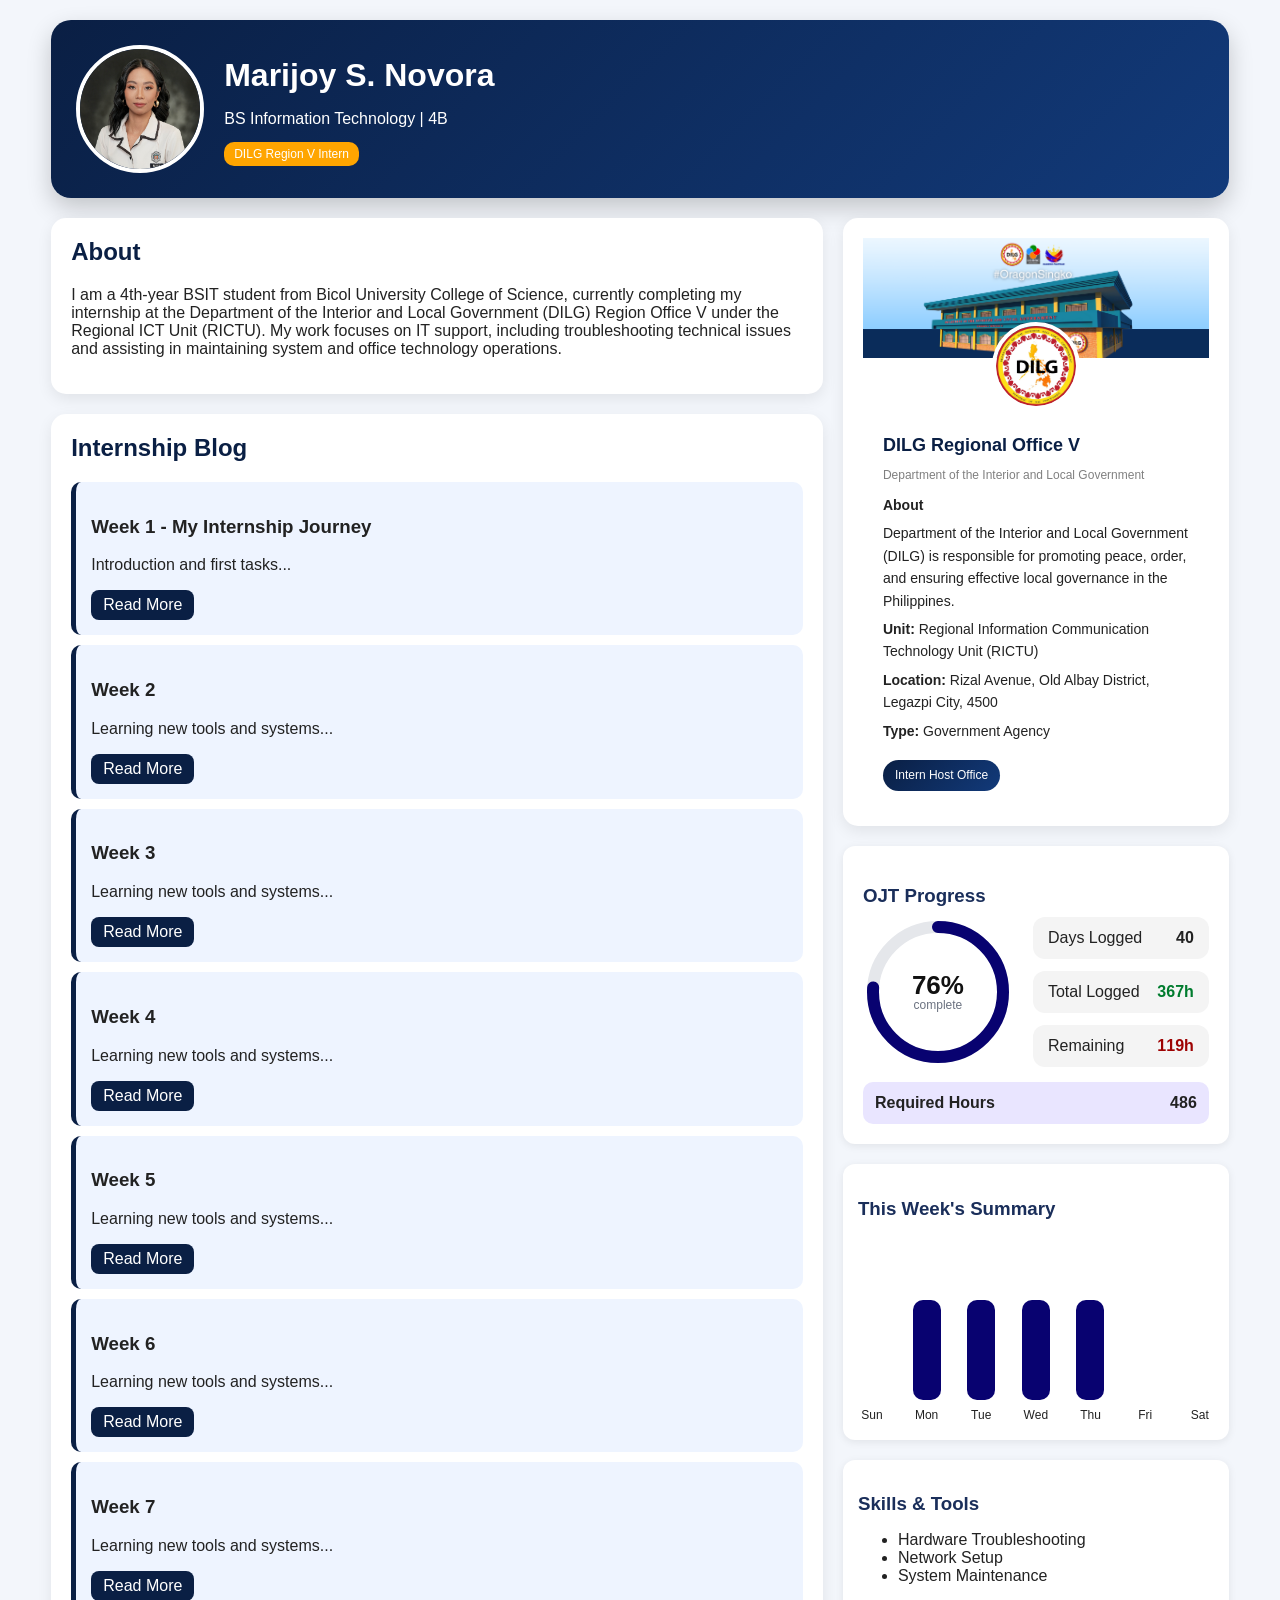
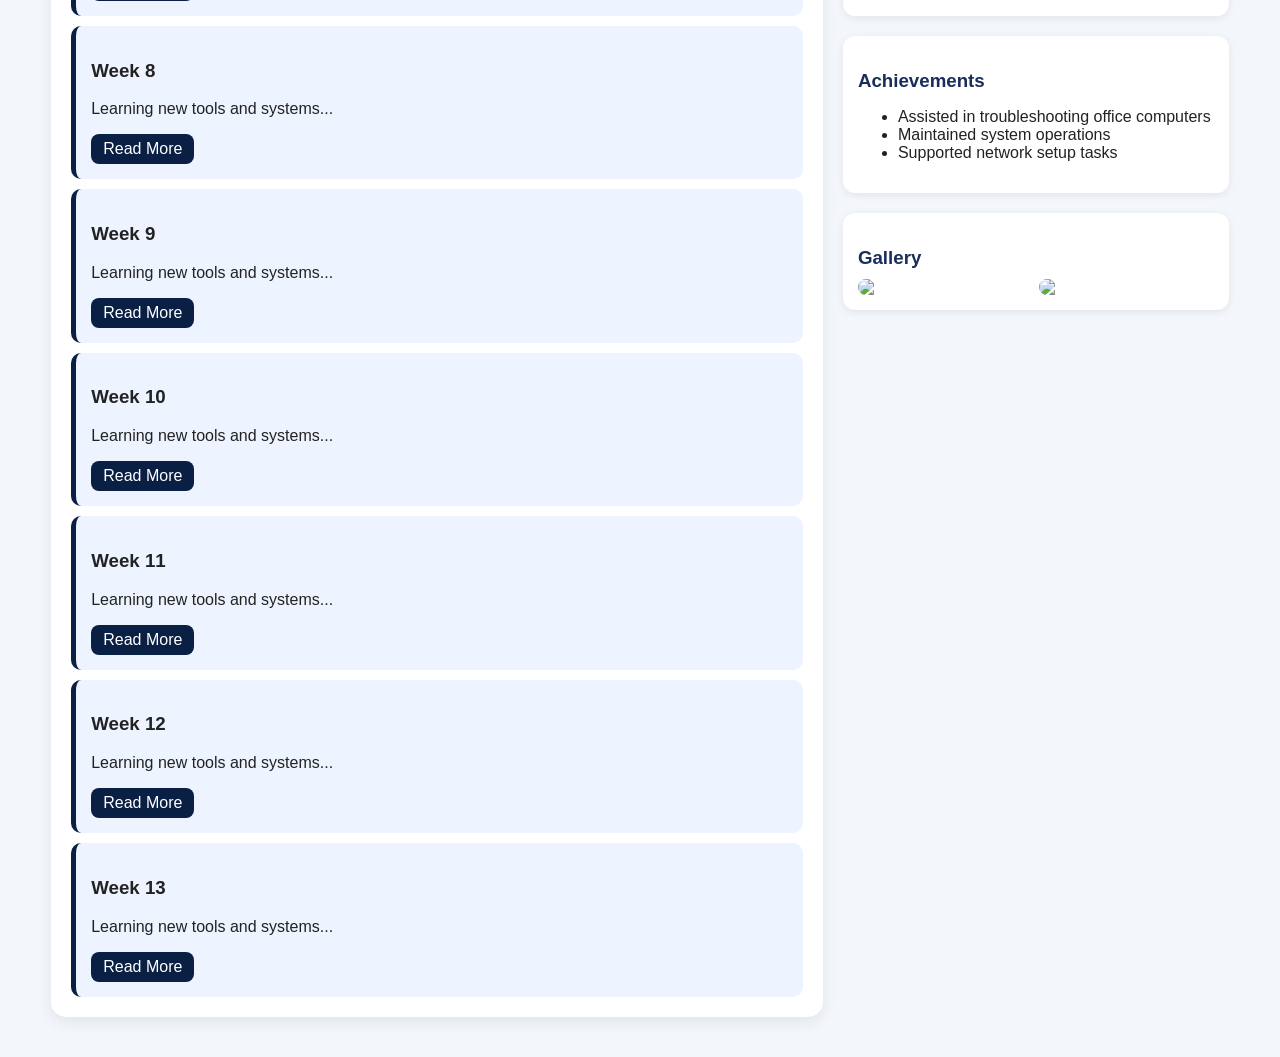
==== index.html @ 720a0978 "right side skills and tools" ====
<!DOCTYPE html> 
<html> 
    <head> 
        <title>My Internship Blog</title> 
        <link rel="stylesheet" href="style.css"> </head> 

        <body>
            <div class="container">
            
                <!-- TOP PROFILE SECTION -->
                <div class="top-card">
                    <img src="images/profile.jpg" class="profile-img">
            
                    <div class="profile-info">
                        <h1>Marijoy S. Novora</h1>
                        <p>BS Information Technology | 4B</p>
                        <span class="badge"> DILG Region V Intern</span>
                    </div>
                </div>
            
                <!-- MAIN GRID -->
                <div class="grid">
            
                    <!-- LEFT CONTENT -->
                    <div class="main">
            
                        <div class="card">
                            <h2>About</h2>
                            <p>
                                I am a 4th-year BSIT student from Bicol University College of Science, currently completing my internship at the Department of the Interior and Local Government (DILG) Region Office V under the Regional ICT Unit (RICTU). My work focuses on IT support, including troubleshooting technical issues and assisting in maintaining system and office technology operations.
                            </p>
                        </div>
            
                        <div class="card">
                            <h2>Internship Blog</h2>
            
                            <div class="blog">
                                <h3>Week 1 - My Internship Journey</h3>
                                <p>Introduction and first tasks...</p>
                                <a href="#">Read More</a>
                            </div>
            
                            <div class="blog">
                                <h3>Week 2</h3>
                                <p>Learning new tools and systems...</p>
                                <a href="#">Read More</a>
                            </div>

                            <div class="blog">
                                <h3>Week 3</h3>
                                <p>Learning new tools and systems...</p>
                                <a href="#">Read More</a>
                            </div>

                            <div class="blog">
                                <h3>Week 4</h3>
                                <p>Learning new tools and systems...</p>
                                <a href="#">Read More</a>
                            </div>
            
                            <div class="blog">
                                <h3>Week 5</h3>
                                <p>Learning new tools and systems...</p>
                                <a href="#">Read More</a>
                            </div>

                            <div class="blog">
                                <h3>Week 6</h3>
                                <p>Learning new tools and systems...</p>
                                <a href="#">Read More</a>
                            </div>

                            <div class="blog">
                                <h3>Week 7</h3>
                                <p>Learning new tools and systems...</p>
                                <a href="#">Read More</a>
                            </div>

                            <div class="blog">
                                <h3>Week 8</h3>
                                <p>Learning new tools and systems...</p>
                                <a href="#">Read More</a>
                            </div>

                            <div class="blog">
                                <h3>Week 9</h3>
                                <p>Learning new tools and systems...</p>
                                <a href="#">Read More</a>
                            </div>

                            <div class="blog">
                                <h3>Week 10</h3>
                                <p>Learning new tools and systems...</p>
                                <a href="#">Read More</a>
                            </div>

                            <div class="blog">
                                <h3>Week 11</h3>
                                <p>Learning new tools and systems...</p>
                                <a href="#">Read More</a>
                            </div>

                            <div class="blog">
                                <h3>Week 12</h3>
                                <p>Learning new tools and systems...</p>
                                <a href="#">Read More</a>
                            </div>

                            <div class="blog">
                                <h3>Week 13</h3>
                                <p>Learning new tools and systems...</p>
                                <a href="#">Read More</a>
                            </div>

                        </div>
            
                    </div>
            
            <!-- RIGHT SIDEBAR -->
                <div class="side">

                    <div class="card fb-office">

                        <!-- COVER PHOTO -->
                        <div class="cover-photo">
                            <img src="images/dilgcover.png" alt="Office Cover">
                        </div>

                        <!-- PROFILE PIC -->
                        <div class="dilg-profile-pic">
                            <img src="images/dilglogo.png" alt="DILG Logo">
                        </div>

                        <!-- INFO -->
                        <div class="dilg-info">
                            <h2>DILG Regional Office V</h2>
                            <p class="subtitle">Department of the Interior and Local Government</p>
                            <div class="dilg-details">
                                <div class="about-section">
                                    <p><strong>About</strong> 
                                        <p>Department of the Interior and Local Government (DILG) is responsible for promoting peace, order, and ensuring effective local governance in the Philippines.</p> 
                                <p><strong>Unit:</strong> Regional Information Communication Technology Unit (RICTU)</p>
                                <p><strong>Location:</strong> Rizal Avenue, Old Albay District, Legazpi City, 4500</p>
                                <p><strong>Type:</strong> Government Agency</p>
                            </div>

                            <span class="dilg-badge">Intern Host Office</span>
                        </div>

                    </div>

                </div> 

                <!-- RIGHT SIDE EXTRA CONTENT -->
                    <div class="side-card progress-card">

                        <h3>OJT Progress</h3>
                    
                        <div class="progress-content">
                    
                            <!-- DONUT -->
                            <div class="progress-circle">

                                <div class="circle-wrapper">
                            
                                    <svg width="150" height="150">
                                        <circle cx="75" cy="75" r="65" class="bg"></circle>
                                        <circle cx="75" cy="75" r="65" class="progress" id="progressCircle"></circle>
                                    </svg>
                            
                                    <div class="circle-text">
                                        <span id="percent">0%</span>
                                        <small>complete</small>
                                    </div>
                            
                                </div>
                            
                            </div>
                    
                            <!-- DETAILS -->
                            <div class="progress-details">
                                <div class="info">
                                    <span>Days Logged</span>
                                    <strong id="days">40</strong>
                                </div>
                    
                                <div class="info">
                                    <span>Total Logged</span>
                                    <strong class="green" id="logged">367</strong>
                                </div>
                    
                                <div class="info">
                                    <span>Remaining</span>
                                    <strong class="red" id="remaining">0</strong>
                                </div>
                            </div>
                    
                        </div>
                    
                        <div class="required">
                            <span>Required Hours</span>
                            <strong id="required">486</strong>
                        </div>
                    
                    </div>
                    
                    <!-- WEEKLY GRAPH -->
                    <div class="side-card">
                        <h3>This Week's Summary</h3>
                    
                        <div class="chart">
                            <div class="bar" data-hour="0"><span>Sun</span></div>
                            <div class="bar" data-hour="10"><span>Mon</span></div>
                            <div class="bar" data-hour="10"><span>Tue</span></div>
                            <div class="bar" data-hour="10"><span>Wed</span></div>
                            <div class="bar" data-hour="10"><span>Thu</span></div>
                            <div class="bar" data-hour="0"><span>Fri</span></div>
                            <div class="bar" data-hour="0"><span>Sat</span></div>
                        </div>
                    </div>
                    
                    <div class="side-card">

                        <h3>Skills & Tools</h3>
                        <ul>
                            <li>Hardware Troubleshooting</li>
                            <li>Network Setup</li>
                            <li>System Maintenance</li>
                        </ul>

                    </div>

                    <div class="side-card">

                        <h3>Achievements</h3>
                        <ul>
                            <li>Assisted in troubleshooting office computers</li>
                            <li>Maintained system operations</li>
                            <li>Supported network setup tasks</li>
                        </ul>

                    </div>


                    <div class="side-card">

                        <h3>Gallery</h3>
                        <div class="gallery">
                            <img src="images/work1.jpg">
                            <img src="images/work2.jpg">
                        </div>
                    </div>
            </div>

            <script src="script.js"></script>
</body>
---- style.css ----
body {
    margin: 0;
    font-family: 'Segoe UI', sans-serif;
    background: #f3f6fb;
    color: #222;
}

/* CONTAINER */
.container {
    width: 92%;
    margin: auto;
    padding: 20px 0;
}

/* TOP CARD */
.top-card {
    display: flex;
    align-items: center;
    gap: 20px;
    background: linear-gradient(135deg, #0a1f44, #123a7a);
    padding: 25px;
    border-radius: 20px;
    color: white;
    box-shadow: 0 10px 25px rgba(0,0,0,0.2);
}

.profile-img {
    width: 120px;
    height: 120px;
    border-radius: 50%;
    border: 4px solid white;
}

.profile-info h1 {
    margin: 0;
}

.badge {
    background: orange;
    padding: 5px 10px;
    border-radius: 10px;
    font-size: 12px;
}

/* GRID LAYOUT */
.grid {
    display: grid;
    grid-template-columns: 2fr 1fr;
    gap: 20px;
    margin-top: 20px;
}

/* CARDS */
.card {
    background: white;
    padding: 20px;
    border-radius: 15px;
    box-shadow: 0 5px 15px rgba(0,0,0,0.08);
    margin-bottom: 20px;
}

.card h2 {
    margin-top: 0;
    color: #0a1f44;
}

/* BLOG */
.blog {
    background: #eef4ff;
    padding: 15px;
    border-left: 5px solid #0a1f44;
    border-radius: 10px;
    margin-top: 10px;
}

.blog a {
    text-decoration: none;
    color: white;
    background: #0a1f44;
    padding: 6px 12px;
    border-radius: 8px;
    display: inline-block;
}

.side-card {
    background: #ffffff;
    padding: 15px;
    margin-top: 20px;
    border-radius: 12px;
    box-shadow: 0 2px 8px rgba(0,0,0,0.08);
}

.side-card h3 {
    margin-bottom: 10px;
    color: #1a2e5a;
}

.progress-card {
    padding: 20px;
}

.progress-content {
    display: flex;
    align-items: center;
    gap: 20px;
}

/* DONUT */
.progress {
    stroke: #080270; /* fallback muna */
    stroke-width: 12;
    fill: none;
    stroke-linecap: round;

    stroke-dasharray: 408;
    stroke-dashoffset: 408;

    transition: stroke-dashoffset 1.5s ease;
}

svg {
    transform: rotate(-90deg);
}

circle {
    fill: none;
    stroke-width: 12;
}

.bg {
    stroke: #e5e7eb;
}

.progress-details {
    flex: 1;
    display: flex;
    flex-direction: column;
    gap: 12px; /* spacing */
    
}
.progress-circle {
    display: flex;
    justify-content: center;
    align-items: center;
}

/* IMPORTANT: this is the positioning anchor */
.circle-wrapper {
    position: relative;
    width: 150px;
    height: 150px;
}

/* TEXT CENTER */
.circle-text {
    position: absolute;
    top: 50%;
    left: 50%;
    transform: translate(-50%, -50%);
    text-align: center;
    z-index: 5;
    pointer-events: none;

    display: flex;
    flex-direction: column;
    align-items: center;
    justify-content: center;
}

.circle-text span {
    font-size: 26px;
    font-weight: bold;
    color: #111;
    line-height: 1;
}

.circle-text small {
    font-size: 12px;
    color: #6b7280;
}

/* DETAILS */
.info {
    background: #f4f4f4;
    padding: 12px 15px;
    border-radius: 12px;
    display: flex;
    justify-content: space-between;
    align-items: center;
}

.green { color: #007c2e; }
.red { color: #9e0303; }

/* REQUIRED */
.required {
    margin-top: 15px;
    padding: 12px;
    background: #e9e5ff;
    border-radius: 10px;
    display: flex;
    justify-content: space-between;
    font-weight: bold;
}

/* WEEKLY GRAPH */
.chart {
    display: flex;
    align-items: flex-end;
    justify-content: space-between;
    height: 160px;
    margin-top: 20px;
    padding-bottom: 25px; /* SPACE FOR LABELS */
}

.bar {
    width: 28px;
    background: #080270;
    border-radius: 10px;
    position: relative;

    height: 0;
    transition: height 0.6s ease; /* IMPORTANT */
}

.bar span {
    position: absolute;
    bottom: -22px;
    left: 50%;
    transform: translateX(-50%);
    font-size: 12px;
}

/* GALLERY */
.gallery {
    display: flex;
    gap: 10px;
}

.gallery img {
    width: 48%;
    border-radius: 8px;
}

/* FACEBOOK STYLE OFFICE PROFILE */

.dilg-office {
    padding: 0;
    overflow: hidden;
}

/* COVER PHOTO */
.cover-photo img {
    width: 100%;
    height: 120px;
    object-fit: cover;
}

/* PROFILE PIC */
.dilg-profile-pic {
    display: flex;
    justify-content: center;
    margin-top: -40px;
}

.dilg-profile-pic img {
    width: 80px;
    height: 80px;
    border-radius: 50%;
    border: 4px solid white;
    object-fit: cover;
    background: white;
}

/* INFO */
.dilg-info {
    text-align: left;   
    padding: 15px 20px;
}

.dilg-info h2 {
    margin: 10px 0 5px;
    color: #0a1f44;
    font-size: 18px;
}

.subtitle {
    font-size: 12px;
    color: gray;
    margin-bottom: 12px;
}

.dilg-details {
    font-size: 14px;
    line-height: 1.6;   /* adds breathing space */
    margin-top: 10px;
}

.dilg-details p {
    margin: 6px 0;
}

/* BADGE */
.dilg-badge {
    display: inline-block;
    margin-top: 12px;
    background: linear-gradient(135deg, #0a1f44, #123a7a);
    color: white;
    padding: 6px 12px;
    border-radius: 20px;
    font-size: 12px;
}
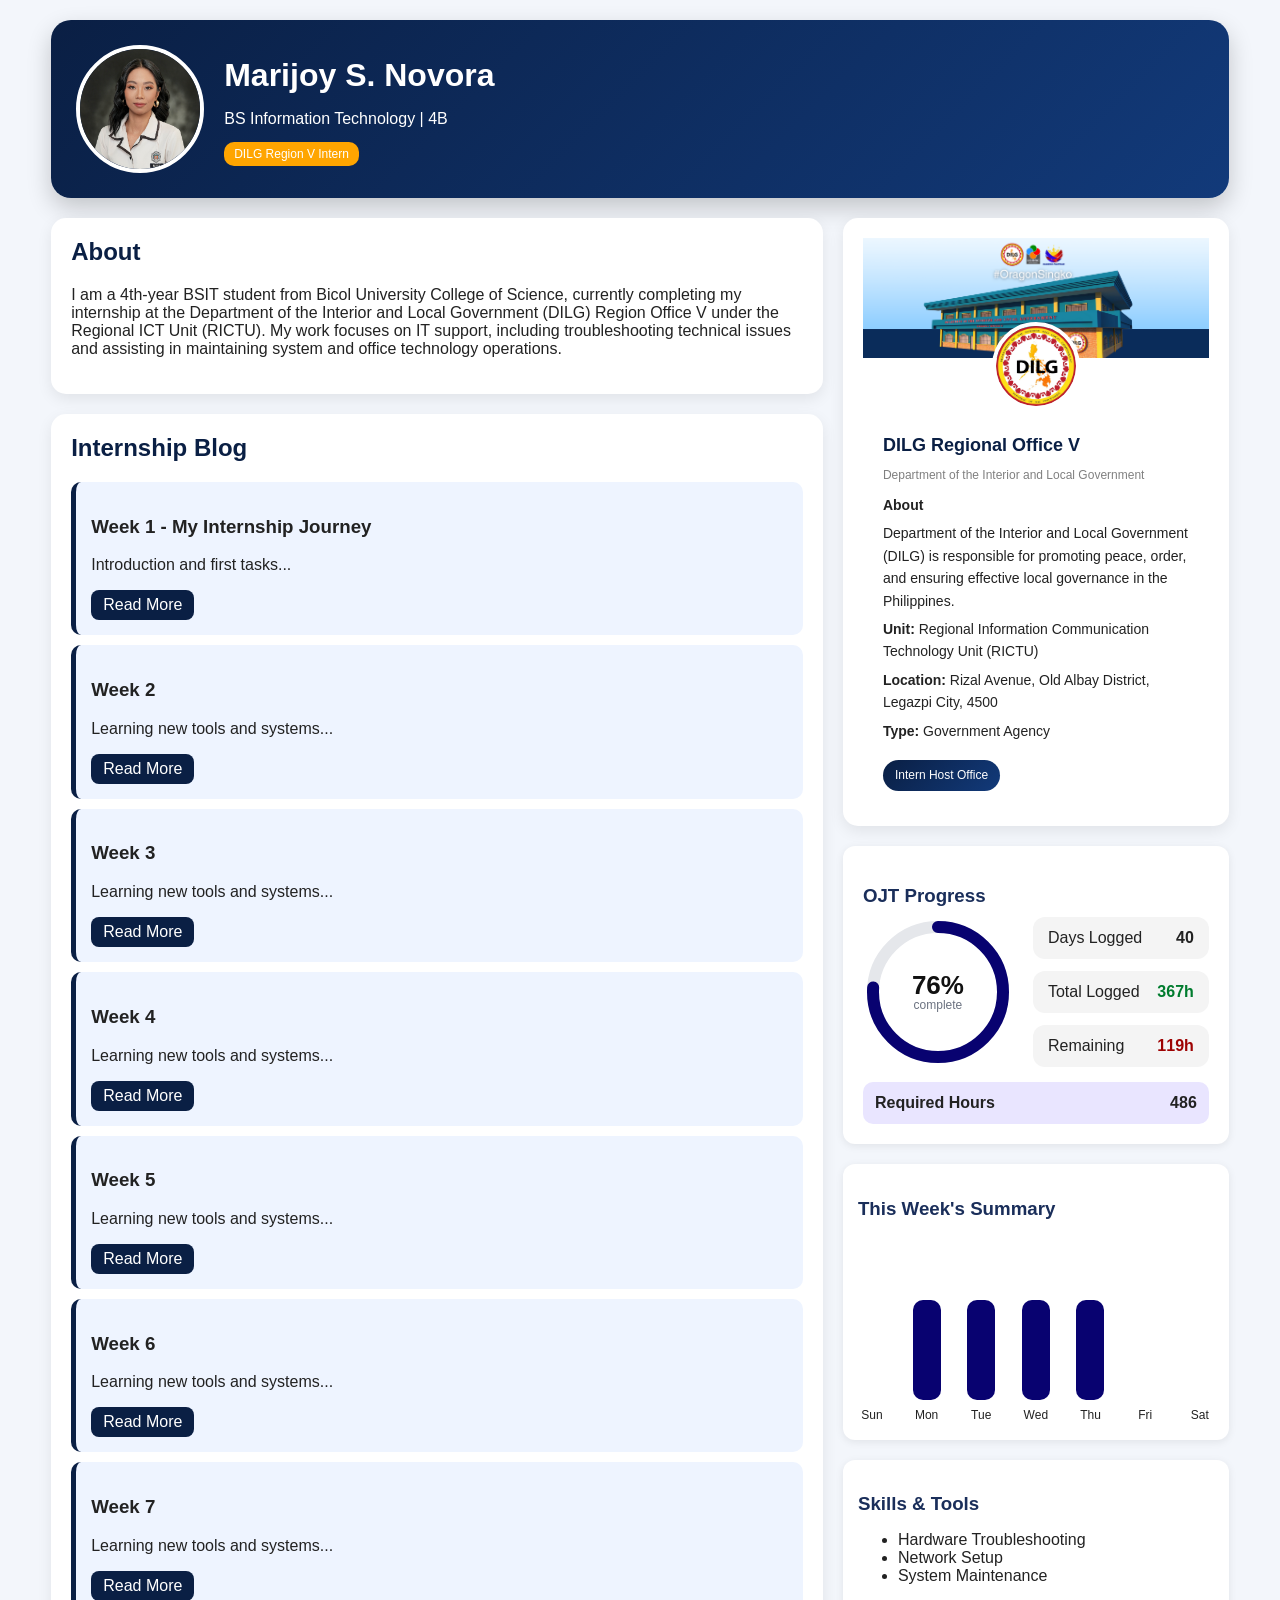
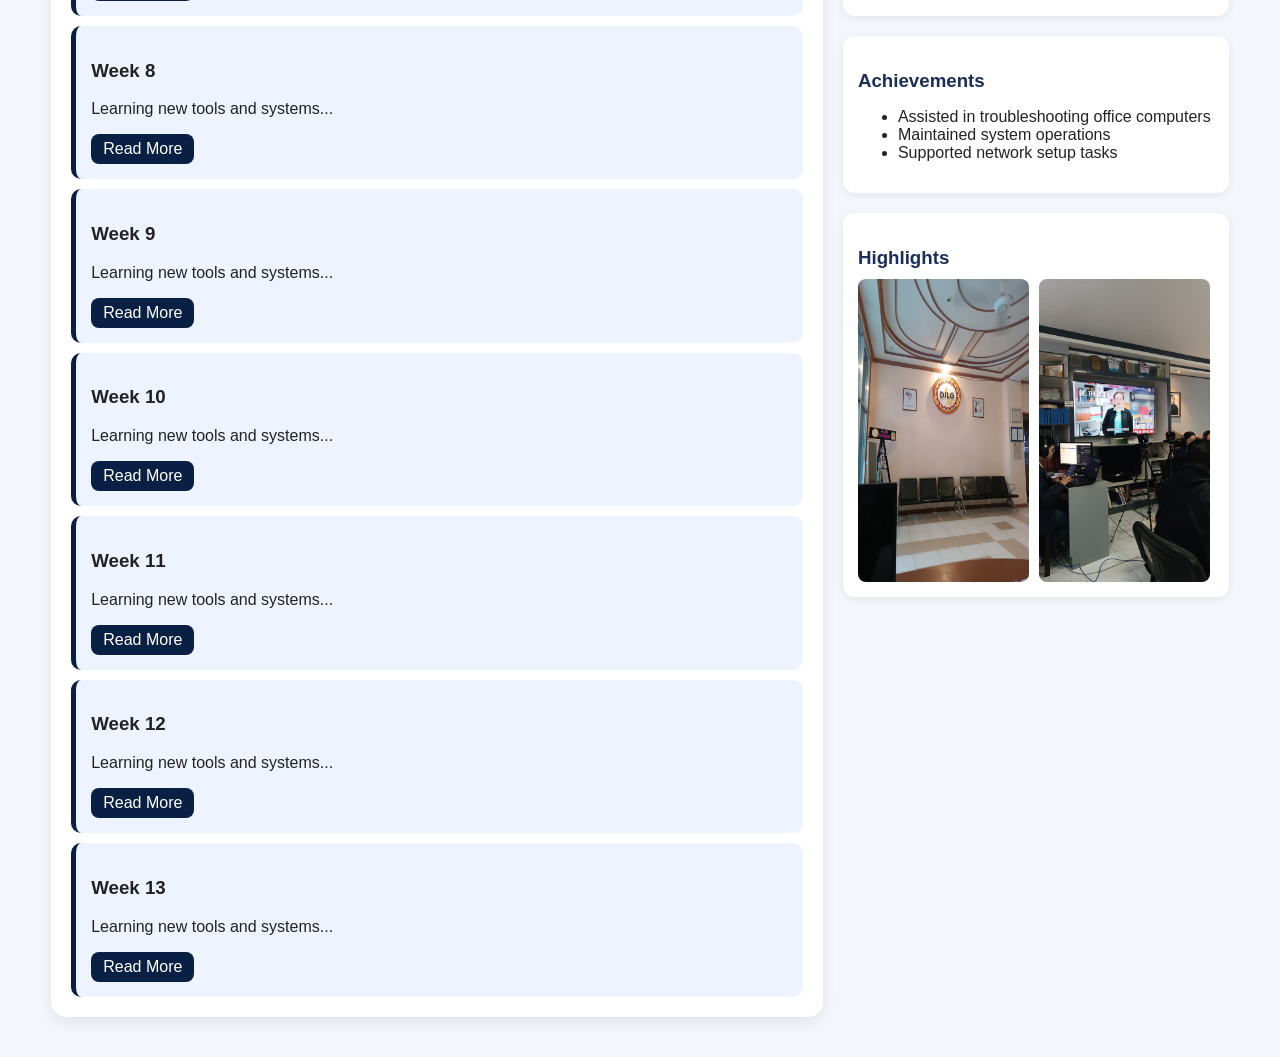
==== commit da5bbf64: "gallery" ====
--- a/index.html
+++ b/index.html
@@ -244,10 +244,10 @@
 
                     <div class="side-card">
 
-                        <h3>Gallery</h3>
-                        <div class="gallery">
-                            <img src="images/work1.jpg">
-                            <img src="images/work2.jpg">
+                        <h3>Highlights</h3>
+                        <div class="highlights">
+                            <img src="Gallery/lobby.jpg">
+                            <img src= "Gallery/balangibog.jpeg">
                         </div>
                     </div>
             </div>
--- a/style.css
+++ b/style.css
@@ -231,13 +231,13 @@
     font-size: 12px;
 }
 
-/* GALLERY */
-.gallery {
+/* HIGHLIGHTS */
+.highlights {
     display: flex;
     gap: 10px;
 }
 
-.gallery img {
+.highlights img {
     width: 48%;
     border-radius: 8px;
 }
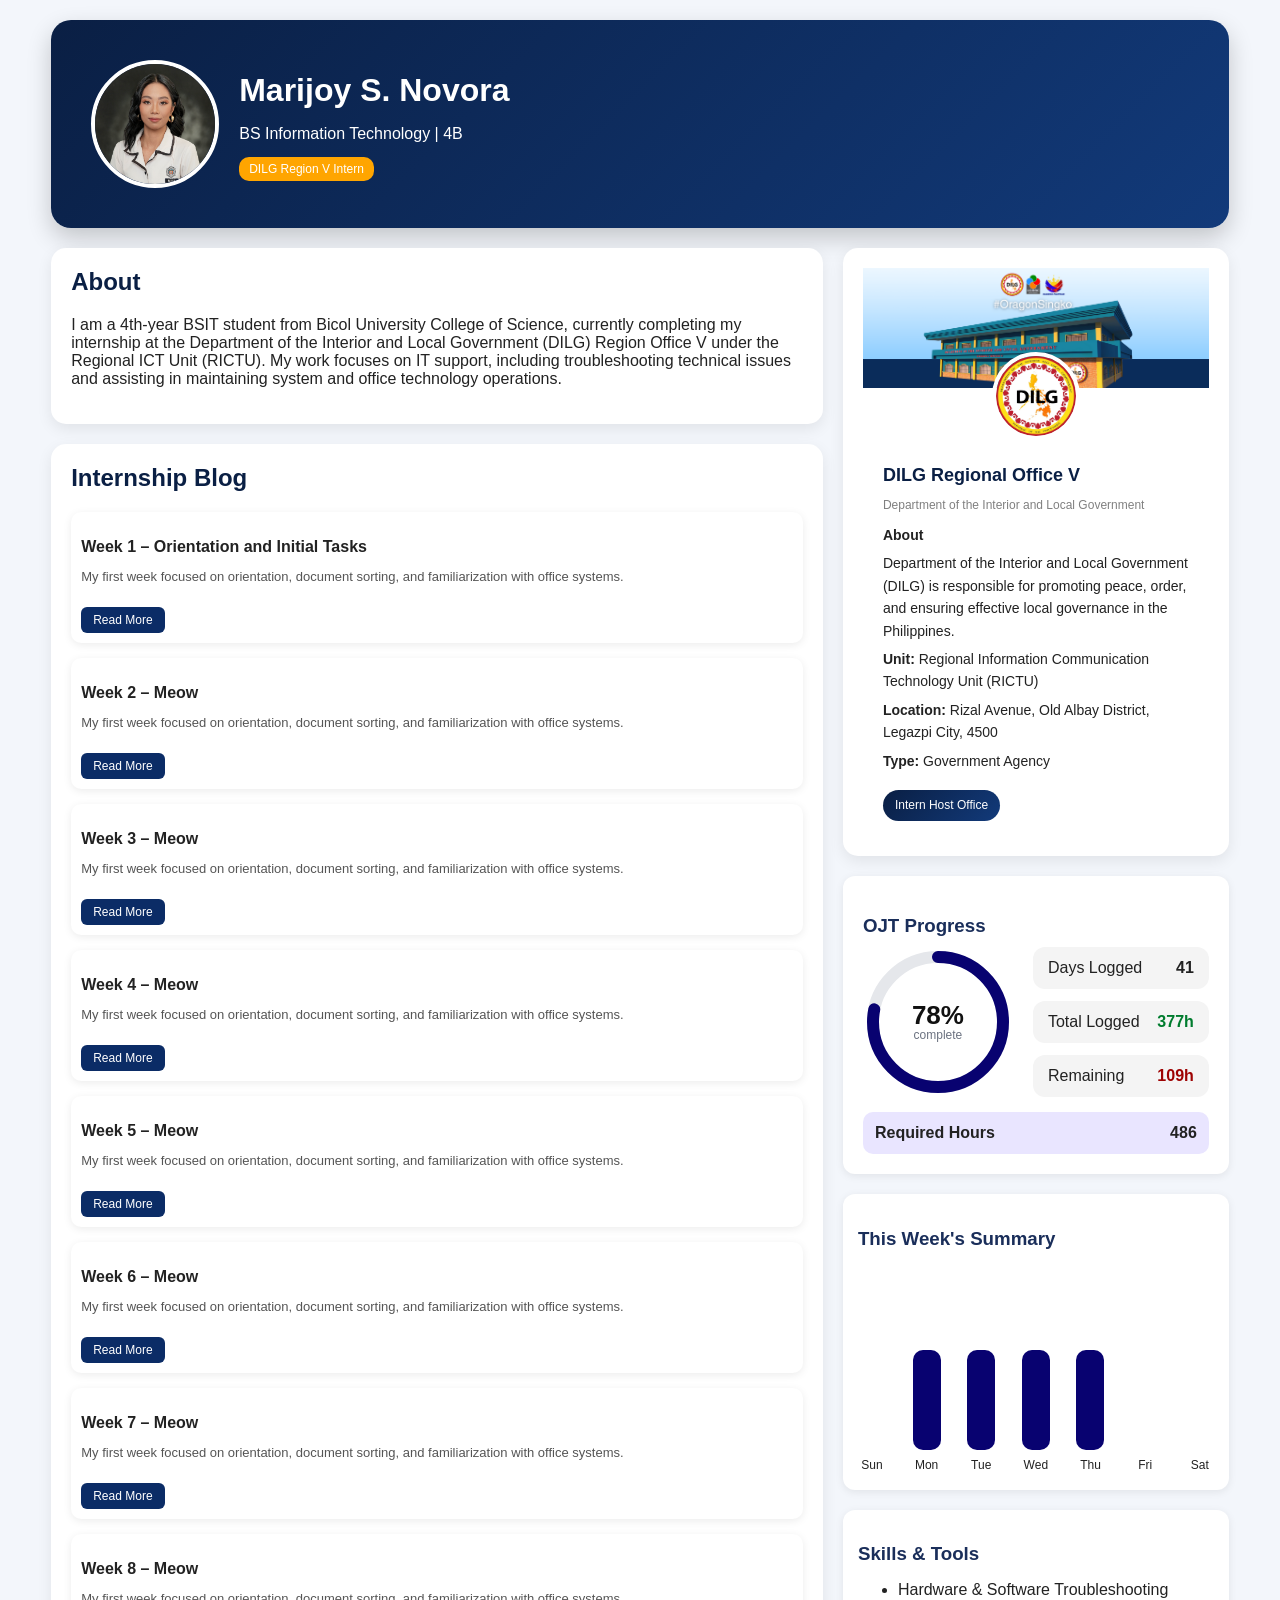
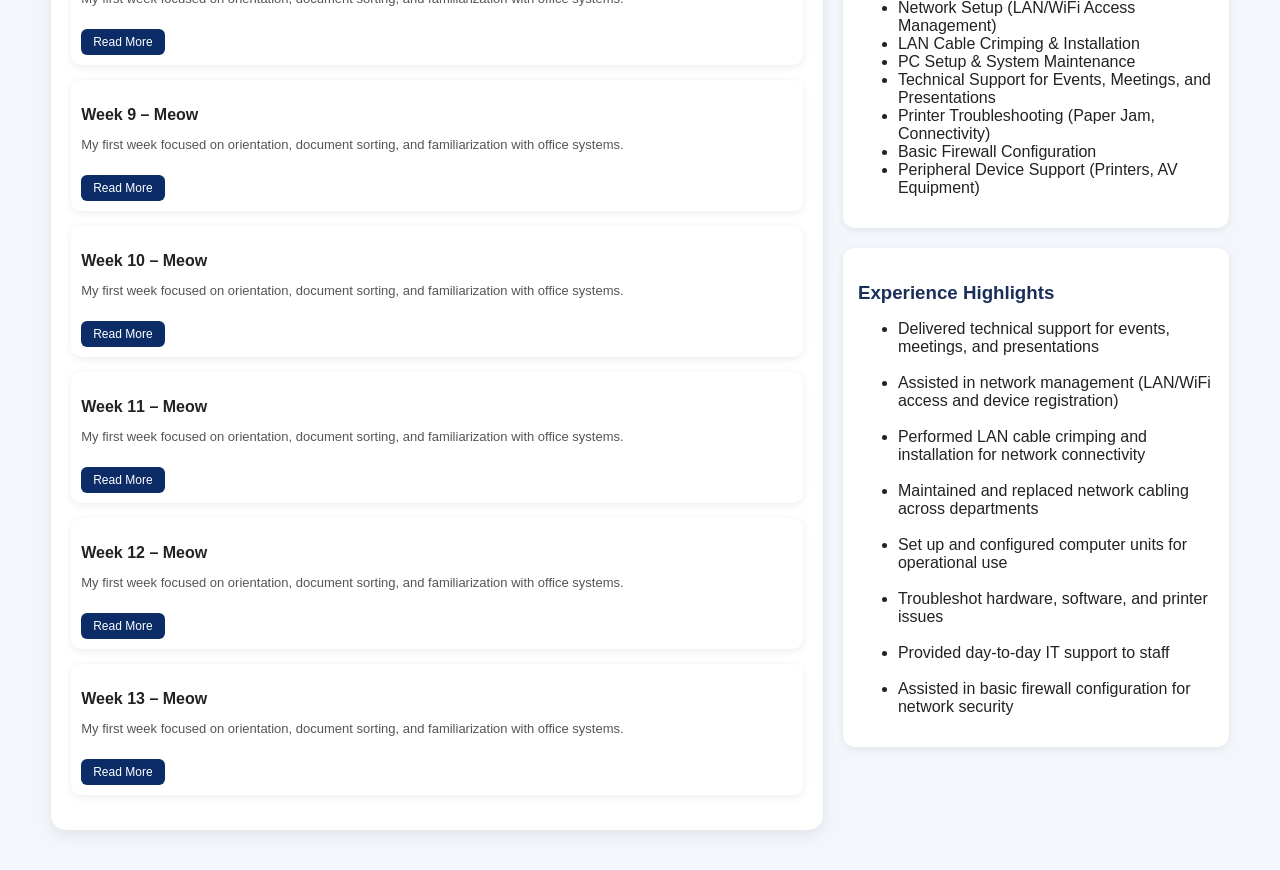
==== commit f8f13054: "week cards" ====
--- a/index.html
+++ b/index.html
@@ -33,84 +33,591 @@
             
                         <div class="card">
                             <h2>Internship Blog</h2>
-            
-                            <div class="blog">
-                                <h3>Week 1 - My Internship Journey</h3>
-                                <p>Introduction and first tasks...</p>
-                                <a href="#">Read More</a>
-                            </div>
-            
-                            <div class="blog">
-                                <h3>Week 2</h3>
-                                <p>Learning new tools and systems...</p>
-                                <a href="#">Read More</a>
-                            </div>
-
-                            <div class="blog">
-                                <h3>Week 3</h3>
-                                <p>Learning new tools and systems...</p>
-                                <a href="#">Read More</a>
-                            </div>
-
-                            <div class="blog">
-                                <h3>Week 4</h3>
-                                <p>Learning new tools and systems...</p>
-                                <a href="#">Read More</a>
-                            </div>
-            
-                            <div class="blog">
-                                <h3>Week 5</h3>
-                                <p>Learning new tools and systems...</p>
-                                <a href="#">Read More</a>
-                            </div>
-
-                            <div class="blog">
-                                <h3>Week 6</h3>
-                                <p>Learning new tools and systems...</p>
-                                <a href="#">Read More</a>
-                            </div>
-
-                            <div class="blog">
-                                <h3>Week 7</h3>
-                                <p>Learning new tools and systems...</p>
-                                <a href="#">Read More</a>
-                            </div>
-
-                            <div class="blog">
-                                <h3>Week 8</h3>
-                                <p>Learning new tools and systems...</p>
-                                <a href="#">Read More</a>
-                            </div>
-
-                            <div class="blog">
-                                <h3>Week 9</h3>
-                                <p>Learning new tools and systems...</p>
-                                <a href="#">Read More</a>
-                            </div>
-
-                            <div class="blog">
-                                <h3>Week 10</h3>
-                                <p>Learning new tools and systems...</p>
-                                <a href="#">Read More</a>
-                            </div>
-
-                            <div class="blog">
-                                <h3>Week 11</h3>
-                                <p>Learning new tools and systems...</p>
-                                <a href="#">Read More</a>
-                            </div>
-
-                            <div class="blog">
-                                <h3>Week 12</h3>
-                                <p>Learning new tools and systems...</p>
-                                <a href="#">Read More</a>
-                            </div>
-
-                            <div class="blog">
-                                <h3>Week 13</h3>
-                                <p>Learning new tools and systems...</p>
-                                <a href="#">Read More</a>
-                            </div>
+
+                            <!-- WEEK 1-->
+                            <div class="week-card">
+                                <h3>Week 1 – Orientation and Initial Tasks</h3>
+                              
+                                <!-- SHORT PREVIEW -->
+                                <p class="preview">
+                                  My first week focused on orientation, document sorting, and familiarization with office systems.
+                                </p>
+                              
+                                <!-- FULL CONTENT (hidden initially) -->
+                                <div class="full-content hidden">
+                              
+                                  <p><strong>Introduction:</strong></p>
+                                  <p>
+                                    My first week as an intern focused on orientation and familiarization with the workplace environment, systems, and daily operations.
+                                  </p>
+                              
+                                  <p><strong>Tasks Accomplished:</strong></p>
+                                  <ul>
+                                    <li>Attended office orientation</li>
+                                    <li>Sorted and organized document files</li>
+                                    <li>Observed IT operations and workflow</li>
+                                  </ul>
+                              
+                                  <!-- IMAGES SECTION -->
+                                  <div class="image-grid">
+                                    <img src="Gallery/lobby.jpg" alt="task 1">
+                                    <img src="Gallery/week1-1.jpg" alt="task 2">
+                                    <img src="Gallery/week1-3.jpeg" alt="task 3">
+                                    <img src="Gallery/week1-4.jpg" alt="task 4">
+                                  </div>
+                              
+                                  <p><strong>Learnings:</strong></p>
+                                  <p>
+                                    This week helped me understand office workflow, documentation, and the importance of organization in IT operations.
+                                  </p>
+                              
+                                </div>
+                              
+                                <!-- BUTTON -->
+                                <button class="read-more-btn" onclick="toggleReadMore(this)">
+                                  Read More
+                                </button>
+                              </div>
+
+                              <!-- WEEK 2-->
+                              <div class="week-card">
+                                <h3>Week 2 – Meow</h3>
+                              
+                                <!-- SHORT PREVIEW -->
+                                <p class="preview">
+                                  My first week focused on orientation, document sorting, and familiarization with office systems.
+                                </p>
+                              
+                                <!-- FULL CONTENT (hidden initially) -->
+                                <div class="full-content hidden">
+                              
+                                  <p><strong>Introduction:</strong></p>
+                                  <p>
+                                    My first week as an intern focused on orientation and familiarization with the workplace environment, systems, and daily operations.
+                                  </p>
+                              
+                                  <p><strong>Tasks Accomplished:</strong></p>
+                                  <ul>
+                                    <li>Attended office orientation</li>
+                                    <li>Sorted and organized document files</li>
+                                    <li>Observed IT operations and workflow</li>
+                                  </ul>
+                              
+                                  <!-- IMAGES SECTION -->
+                                  <div class="image-grid">
+                                    <img src="Gallery/lobby.jpg" alt="task 1">
+                                    <img src="Gallery/week1-1.jpg" alt="task 2">
+                                    <img src="Gallery/week1-3.jpeg" alt="task 3">
+                                    <img src="Gallery/week1-4.jpg" alt="task 4">
+                                  </div>
+                              
+                                  <p><strong>Learnings:</strong></p>
+                                  <p>
+                                    This week helped me understand office workflow, documentation, and the importance of organization in IT operations.
+                                  </p>
+                              
+                                </div>
+                              
+                                <!-- BUTTON -->
+                                <button class="read-more-btn" onclick="toggleReadMore(this)">
+                                  Read More
+                                </button>
+                              </div>
+
+                              <!-- WEEK 3-->
+                              <div class="week-card">
+                                <h3>Week 3 – Meow</h3>
+                              
+                                <!-- SHORT PREVIEW -->
+                                <p class="preview">
+                                  My first week focused on orientation, document sorting, and familiarization with office systems.
+                                </p>
+                              
+                                <!-- FULL CONTENT (hidden initially) -->
+                                <div class="full-content hidden">
+                              
+                                  <p><strong>Introduction:</strong></p>
+                                  <p>
+                                    My first week as an intern focused on orientation and familiarization with the workplace environment, systems, and daily operations.
+                                  </p>
+                              
+                                  <p><strong>Tasks Accomplished:</strong></p>
+                                  <ul>
+                                    <li>Attended office orientation</li>
+                                    <li>Sorted and organized document files</li>
+                                    <li>Observed IT operations and workflow</li>
+                                  </ul>
+                              
+                                  <!-- IMAGES SECTION -->
+                                  <div class="image-grid">
+                                    <img src="Gallery/lobby.jpg" alt="task 1">
+                                    <img src="Gallery/week1-1.jpg" alt="task 2">
+                                    <img src="Gallery/week1-3.jpeg" alt="task 3">
+                                    <img src="Gallery/week1-4.jpg" alt="task 4">
+                                  </div>
+                              
+                                  <p><strong>Learnings:</strong></p>
+                                  <p>
+                                    This week helped me understand office workflow, documentation, and the importance of organization in IT operations.
+                                  </p>
+                              
+                                </div>
+                              
+                                <!-- BUTTON -->
+                                <button class="read-more-btn" onclick="toggleReadMore(this)">
+                                  Read More
+                                </button>
+                              </div>
+                              
+                              <!-- WEEK 4-->
+                              <div class="week-card">
+                                <h3>Week 4 – Meow</h3>
+                              
+                                <!-- SHORT PREVIEW -->
+                                <p class="preview">
+                                  My first week focused on orientation, document sorting, and familiarization with office systems.
+                                </p>
+                              
+                                <!-- FULL CONTENT (hidden initially) -->
+                                <div class="full-content hidden">
+                              
+                                  <p><strong>Introduction:</strong></p>
+                                  <p>
+                                    My first week as an intern focused on orientation and familiarization with the workplace environment, systems, and daily operations.
+                                  </p>
+                              
+                                  <p><strong>Tasks Accomplished:</strong></p>
+                                  <ul>
+                                    <li>Attended office orientation</li>
+                                    <li>Sorted and organized document files</li>
+                                    <li>Observed IT operations and workflow</li>
+                                  </ul>
+                              
+                                  <!-- IMAGES SECTION -->
+                                  <div class="image-grid">
+                                    <img src="Gallery/lobby.jpg" alt="task 1">
+                                    <img src="Gallery/week1-1.jpg" alt="task 2">
+                                    <img src="Gallery/week1-3.jpeg" alt="task 3">
+                                    <img src="Gallery/week1-4.jpg" alt="task 4">
+                                  </div>
+                              
+                                  <p><strong>Learnings:</strong></p>
+                                  <p>
+                                    This week helped me understand office workflow, documentation, and the importance of organization in IT operations.
+                                  </p>
+                              
+                                </div>
+                              
+                                <!-- BUTTON -->
+                                <button class="read-more-btn" onclick="toggleReadMore(this)">
+                                  Read More
+                                </button>
+                              </div>
+
+                              <!-- WEEK 5-->
+                              <div class="week-card">
+                                <h3>Week 5 – Meow</h3>
+                              
+                                <!-- SHORT PREVIEW -->
+                                <p class="preview">
+                                  My first week focused on orientation, document sorting, and familiarization with office systems.
+                                </p>
+                              
+                                <!-- FULL CONTENT (hidden initially) -->
+                                <div class="full-content hidden">
+                              
+                                  <p><strong>Introduction:</strong></p>
+                                  <p>
+                                    My first week as an intern focused on orientation and familiarization with the workplace environment, systems, and daily operations.
+                                  </p>
+                              
+                                  <p><strong>Tasks Accomplished:</strong></p>
+                                  <ul>
+                                    <li>Attended office orientation</li>
+                                    <li>Sorted and organized document files</li>
+                                    <li>Observed IT operations and workflow</li>
+                                  </ul>
+                              
+                                  <!-- IMAGES SECTION -->
+                                  <div class="image-grid">
+                                    <img src="Gallery/lobby.jpg" alt="task 1">
+                                    <img src="Gallery/week1-1.jpg" alt="task 2">
+                                    <img src="Gallery/week1-3.jpeg" alt="task 3">
+                                    <img src="Gallery/week1-4.jpg" alt="task 4">
+                                  </div>
+                              
+                                  <p><strong>Learnings:</strong></p>
+                                  <p>
+                                    This week helped me understand office workflow, documentation, and the importance of organization in IT operations.
+                                  </p>
+                              
+                                </div>
+                              
+                                <!-- BUTTON -->
+                                <button class="read-more-btn" onclick="toggleReadMore(this)">
+                                  Read More
+                                </button>
+                              </div>
+
+                              <!-- WEEK 6-->
+                              <div class="week-card">
+                                <h3>Week 6 – Meow</h3>
+                              
+                                <!-- SHORT PREVIEW -->
+                                <p class="preview">
+                                  My first week focused on orientation, document sorting, and familiarization with office systems.
+                                </p>
+                              
+                                <!-- FULL CONTENT (hidden initially) -->
+                                <div class="full-content hidden">
+                              
+                                  <p><strong>Introduction:</strong></p>
+                                  <p>
+                                    My first week as an intern focused on orientation and familiarization with the workplace environment, systems, and daily operations.
+                                  </p>
+                              
+                                  <p><strong>Tasks Accomplished:</strong></p>
+                                  <ul>
+                                    <li>Attended office orientation</li>
+                                    <li>Sorted and organized document files</li>
+                                    <li>Observed IT operations and workflow</li>
+                                  </ul>
+                              
+                                  <!-- IMAGES SECTION -->
+                                  <div class="image-grid">
+                                    <img src="Gallery/lobby.jpg" alt="task 1">
+                                    <img src="Gallery/week1-1.jpg" alt="task 2">
+                                    <img src="Gallery/week1-3.jpeg" alt="task 3">
+                                    <img src="Gallery/week1-4.jpg" alt="task 4">
+                                  </div>
+                              
+                                  <p><strong>Learnings:</strong></p>
+                                  <p>
+                                    This week helped me understand office workflow, documentation, and the importance of organization in IT operations.
+                                  </p>
+                              
+                                </div>
+                              
+                                <!-- BUTTON -->
+                                <button class="read-more-btn" onclick="toggleReadMore(this)">
+                                  Read More
+                                </button>
+                              </div>
+
+                              <!-- WEEK 7-->
+                              <div class="week-card">
+                                <h3>Week 7 – Meow</h3>
+                              
+                                <!-- SHORT PREVIEW -->
+                                <p class="preview">
+                                  My first week focused on orientation, document sorting, and familiarization with office systems.
+                                </p>
+                              
+                                <!-- FULL CONTENT (hidden initially) -->
+                                <div class="full-content hidden">
+                              
+                                  <p><strong>Introduction:</strong></p>
+                                  <p>
+                                    My first week as an intern focused on orientation and familiarization with the workplace environment, systems, and daily operations.
+                                  </p>
+                              
+                                  <p><strong>Tasks Accomplished:</strong></p>
+                                  <ul>
+                                    <li>Attended office orientation</li>
+                                    <li>Sorted and organized document files</li>
+                                    <li>Observed IT operations and workflow</li>
+                                  </ul>
+                              
+                                  <!-- IMAGES SECTION -->
+                                  <div class="image-grid">
+                                    <img src="Gallery/lobby.jpg" alt="task 1">
+                                    <img src="Gallery/week1-1.jpg" alt="task 2">
+                                    <img src="Gallery/week1-3.jpeg" alt="task 3">
+                                    <img src="Gallery/week1-4.jpg" alt="task 4">
+                                  </div>
+                              
+                                  <p><strong>Learnings:</strong></p>
+                                  <p>
+                                    This week helped me understand office workflow, documentation, and the importance of organization in IT operations.
+                                  </p>
+                              
+                                </div>
+                              
+                                <!-- BUTTON -->
+                                <button class="read-more-btn" onclick="toggleReadMore(this)">
+                                  Read More
+                                </button>
+                              </div>
+                              
+                              <!-- WEEK 8-->
+                              <div class="week-card">
+                                <h3>Week 8 – Meow</h3>
+                              
+                                <!-- SHORT PREVIEW -->
+                                <p class="preview">
+                                  My first week focused on orientation, document sorting, and familiarization with office systems.
+                                </p>
+                              
+                                <!-- FULL CONTENT (hidden initially) -->
+                                <div class="full-content hidden">
+                              
+                                  <p><strong>Introduction:</strong></p>
+                                  <p>
+                                    My first week as an intern focused on orientation and familiarization with the workplace environment, systems, and daily operations.
+                                  </p>
+                              
+                                  <p><strong>Tasks Accomplished:</strong></p>
+                                  <ul>
+                                    <li>Attended office orientation</li>
+                                    <li>Sorted and organized document files</li>
+                                    <li>Observed IT operations and workflow</li>
+                                  </ul>
+                              
+                                  <!-- IMAGES SECTION -->
+                                  <div class="image-grid">
+                                    <img src="Gallery/lobby.jpg" alt="task 1">
+                                    <img src="Gallery/week1-1.jpg" alt="task 2">
+                                    <img src="Gallery/week1-3.jpeg" alt="task 3">
+                                    <img src="Gallery/week1-4.jpg" alt="task 4">
+                                  </div>
+                              
+                                  <p><strong>Learnings:</strong></p>
+                                  <p>
+                                    This week helped me understand office workflow, documentation, and the importance of organization in IT operations.
+                                  </p>
+                              
+                                </div>
+                              
+                                <!-- BUTTON -->
+                                <button class="read-more-btn" onclick="toggleReadMore(this)">
+                                  Read More
+                                </button>
+                              </div>
+
+                              <!-- WEEK 9-->
+                              <div class="week-card">
+                                <h3>Week 9 – Meow</h3>
+                              
+                                <!-- SHORT PREVIEW -->
+                                <p class="preview">
+                                  My first week focused on orientation, document sorting, and familiarization with office systems.
+                                </p>
+                              
+                                <!-- FULL CONTENT (hidden initially) -->
+                                <div class="full-content hidden">
+                              
+                                  <p><strong>Introduction:</strong></p>
+                                  <p>
+                                    My first week as an intern focused on orientation and familiarization with the workplace environment, systems, and daily operations.
+                                  </p>
+                              
+                                  <p><strong>Tasks Accomplished:</strong></p>
+                                  <ul>
+                                    <li>Attended office orientation</li>
+                                    <li>Sorted and organized document files</li>
+                                    <li>Observed IT operations and workflow</li>
+                                  </ul>
+                              
+                                  <!-- IMAGES SECTION -->
+                                  <div class="image-grid">
+                                    <img src="Gallery/lobby.jpg" alt="task 1">
+                                    <img src="Gallery/week1-1.jpg" alt="task 2">
+                                    <img src="Gallery/week1-3.jpeg" alt="task 3">
+                                    <img src="Gallery/week1-4.jpg" alt="task 4">
+                                  </div>
+                              
+                                  <p><strong>Learnings:</strong></p>
+                                  <p>
+                                    This week helped me understand office workflow, documentation, and the importance of organization in IT operations.
+                                  </p>
+                              
+                                </div>
+                              
+                                <!-- BUTTON -->
+                                <button class="read-more-btn" onclick="toggleReadMore(this)">
+                                  Read More
+                                </button>
+                              </div>
+
+                              <!-- WEEK 10-->
+                              <div class="week-card">
+                                <h3>Week 10 – Meow</h3>
+                              
+                                <!-- SHORT PREVIEW -->
+                                <p class="preview">
+                                  My first week focused on orientation, document sorting, and familiarization with office systems.
+                                </p>
+                              
+                                <!-- FULL CONTENT (hidden initially) -->
+                                <div class="full-content hidden">
+                              
+                                  <p><strong>Introduction:</strong></p>
+                                  <p>
+                                    My first week as an intern focused on orientation and familiarization with the workplace environment, systems, and daily operations.
+                                  </p>
+                              
+                                  <p><strong>Tasks Accomplished:</strong></p>
+                                  <ul>
+                                    <li>Attended office orientation</li>
+                                    <li>Sorted and organized document files</li>
+                                    <li>Observed IT operations and workflow</li>
+                                  </ul>
+                              
+                                  <!-- IMAGES SECTION -->
+                                  <div class="image-grid">
+                                    <img src="Gallery/lobby.jpg" alt="task 1">
+                                    <img src="Gallery/week1-1.jpg" alt="task 2">
+                                    <img src="Gallery/week1-3.jpeg" alt="task 3">
+                                    <img src="Gallery/week1-4.jpg" alt="task 4">
+                                  </div>
+                              
+                                  <p><strong>Learnings:</strong></p>
+                                  <p>
+                                    This week helped me understand office workflow, documentation, and the importance of organization in IT operations.
+                                  </p>
+                              
+                                </div>
+                              
+                                <!-- BUTTON -->
+                                <button class="read-more-btn" onclick="toggleReadMore(this)">
+                                  Read More
+                                </button>
+                              </div>
+
+                              <!-- WEEK 11-->
+                              <div class="week-card">
+                                <h3>Week 11 – Meow</h3>
+                              
+                                <!-- SHORT PREVIEW -->
+                                <p class="preview">
+                                  My first week focused on orientation, document sorting, and familiarization with office systems.
+                                </p>
+                              
+                                <!-- FULL CONTENT (hidden initially) -->
+                                <div class="full-content hidden">
+                              
+                                  <p><strong>Introduction:</strong></p>
+                                  <p>
+                                    My first week as an intern focused on orientation and familiarization with the workplace environment, systems, and daily operations.
+                                  </p>
+                              
+                                  <p><strong>Tasks Accomplished:</strong></p>
+                                  <ul>
+                                    <li>Attended office orientation</li>
+                                    <li>Sorted and organized document files</li>
+                                    <li>Observed IT operations and workflow</li>
+                                  </ul>
+                              
+                                  <!-- IMAGES SECTION -->
+                                  <div class="image-grid">
+                                    <img src="Gallery/lobby.jpg" alt="task 1">
+                                    <img src="Gallery/week1-1.jpg" alt="task 2">
+                                    <img src="Gallery/week1-3.jpeg" alt="task 3">
+                                    <img src="Gallery/week1-4.jpg" alt="task 4">
+                                  </div>
+                              
+                                  <p><strong>Learnings:</strong></p>
+                                  <p>
+                                    This week helped me understand office workflow, documentation, and the importance of organization in IT operations.
+                                  </p>
+                              
+                                </div>
+                              
+                                <!-- BUTTON -->
+                                <button class="read-more-btn" onclick="toggleReadMore(this)">
+                                  Read More
+                                </button>
+                              </div>
+
+                              <!-- WEEK 12-->
+                              <div class="week-card">
+                                <h3>Week 12 – Meow</h3>
+                              
+                                <!-- SHORT PREVIEW -->
+                                <p class="preview">
+                                  My first week focused on orientation, document sorting, and familiarization with office systems.
+                                </p>
+                              
+                                <!-- FULL CONTENT (hidden initially) -->
+                                <div class="full-content hidden">
+                              
+                                  <p><strong>Introduction:</strong></p>
+                                  <p>
+                                    My first week as an intern focused on orientation and familiarization with the workplace environment, systems, and daily operations.
+                                  </p>
+                              
+                                  <p><strong>Tasks Accomplished:</strong></p>
+                                  <ul>
+                                    <li>Attended office orientation</li>
+                                    <li>Sorted and organized document files</li>
+                                    <li>Observed IT operations and workflow</li>
+                                  </ul>
+                              
+                                  <!-- IMAGES SECTION -->
+                                  <div class="image-grid">
+                                    <img src="Gallery/lobby.jpg" alt="task 1">
+                                    <img src="Gallery/week1-1.jpg" alt="task 2">
+                                    <img src="Gallery/week1-3.jpeg" alt="task 3">
+                                    <img src="Gallery/week1-4.jpg" alt="task 4">
+                                  </div>
+                              
+                                  <p><strong>Learnings:</strong></p>
+                                  <p>
+                                    This week helped me understand office workflow, documentation, and the importance of organization in IT operations.
+                                  </p>
+                              
+                                </div>
+                              
+                                <!-- BUTTON -->
+                                <button class="read-more-btn" onclick="toggleReadMore(this)">
+                                  Read More
+                                </button>
+                              </div>
+
+                              <!-- WEEK 13-->
+                              <div class="week-card">
+                                <h3>Week 13 – Meow</h3>
+                              
+                                <!-- SHORT PREVIEW -->
+                                <p class="preview">
+                                  My first week focused on orientation, document sorting, and familiarization with office systems.
+                                </p>
+                              
+                                <!-- FULL CONTENT (hidden initially) -->
+                                <div class="full-content hidden">
+                              
+                                  <p><strong>Introduction:</strong></p>
+                                  <p>
+                                    My first week as an intern focused on orientation and familiarization with the workplace environment, systems, and daily operations.
+                                  </p>
+                              
+                                  <p><strong>Tasks Accomplished:</strong></p>
+                                  <ul>
+                                    <li>Attended office orientation</li>
+                                    <li>Sorted and organized document files</li>
+                                    <li>Observed IT operations and workflow</li>
+                                  </ul>
+                              
+                                  <!-- IMAGES SECTION -->
+                                  <div class="image-grid">
+                                    <img src="Gallery/lobby.jpg" alt="task 1">
+                                    <img src="Gallery/week1-1.jpg" alt="task 2">
+                                    <img src="Gallery/week1-3.jpeg" alt="task 3">
+                                    <img src="Gallery/week1-4.jpg" alt="task 4">
+                                  </div>
+                              
+                                  <p><strong>Learnings:</strong></p>
+                                  <p>
+                                    This week helped me understand office workflow, documentation, and the importance of organization in IT operations.
+                                  </p>
+                              
+                                </div>
+                              
+                                <!-- BUTTON -->
+                                <button class="read-more-btn" onclick="toggleReadMore(this)">
+                                  Read More
+                                </button>
+                              </div>
 
                         </div>
             
@@ -181,12 +688,12 @@
                             <div class="progress-details">
                                 <div class="info">
                                     <span>Days Logged</span>
-                                    <strong id="days">40</strong>
+                                    <strong id="days">41</strong>
                                 </div>
                     
                                 <div class="info">
                                     <span>Total Logged</span>
-                                    <strong class="green" id="logged">367</strong>
+                                    <strong class="green" id="logged">377</strong>
                                 </div>
                     
                                 <div class="info">
@@ -223,32 +730,38 @@
 
                         <h3>Skills & Tools</h3>
                         <ul>
-                            <li>Hardware Troubleshooting</li>
-                            <li>Network Setup</li>
-                            <li>System Maintenance</li>
+                            <li>Hardware & Software Troubleshooting</li>
+                            <li>Network Setup (LAN/WiFi Access Management)</li>
+                            <li>LAN Cable Crimping & Installation</li>
+                            <li>PC Setup & System Maintenance</li>
+                            <li>Technical Support for Events, Meetings, and Presentations</li>
+                            <li>Printer Troubleshooting (Paper Jam, Connectivity)</li>
+                            <li>Basic Firewall Configuration</li>
+                            <li>Peripheral Device Support (Printers, AV Equipment)</li>
                         </ul>
 
                     </div>
 
                     <div class="side-card">
 
-                        <h3>Achievements</h3>
+                        <h3>Experience Highlights</h3>
                         <ul>
-                            <li>Assisted in troubleshooting office computers</li>
-                            <li>Maintained system operations</li>
-                            <li>Supported network setup tasks</li>
+                            <li>Delivered technical support for events, meetings, and presentations</li>
+                            <br>
+                            <li>Assisted in network management (LAN/WiFi access and device registration)    </li>
+                            <br>
+                            <li>Performed LAN cable crimping and installation for network connectivity</li>
+                            <br>
+                            <li>Maintained and replaced network cabling across departments</li>
+                            <br>
+                            <li>Set up and configured computer units for operational use</li>
+                            <br>
+                            <li>Troubleshot hardware, software, and printer issues</li>
+                            <br>
+                            <li>Provided day-to-day IT support to staff</li>
+                            <br>
+                            <li>Assisted in basic firewall configuration for network security</li>
                         </ul>
-
-                    </div>
-
-
-                    <div class="side-card">
-
-                        <h3>Highlights</h3>
-                        <div class="highlights">
-                            <img src="Gallery/lobby.jpg">
-                            <img src= "Gallery/balangibog.jpeg">
-                        </div>
                     </div>
             </div>
 
--- a/style.css
+++ b/style.css
@@ -18,7 +18,7 @@
     align-items: center;
     gap: 20px;
     background: linear-gradient(135deg, #0a1f44, #123a7a);
-    padding: 25px;
+    padding: 40px;
     border-radius: 20px;
     color: white;
     box-shadow: 0 10px 25px rgba(0,0,0,0.2);
@@ -65,21 +65,72 @@
 }
 
 /* BLOG */
-.blog {
-    background: #eef4ff;
-    padding: 15px;
-    border-left: 5px solid #0a1f44;
+.week-card {
+    background: #fff;
+    padding: 10px;
     border-radius: 10px;
+    margin-bottom: 15px;
+    box-shadow: 0 2px 8px rgba(0,0,0,0.08);
+}
+
+.week-card h3 {
+    font-size: 16px;
+    margin-bottom: 8px;
+}
+
+.week-card {
+    transition: 0.2s ease;
+}
+
+.week-card:hover {
+    transform: translateY(-3px);
+    box-shadow: 0 6px 18px rgba(0,0,0,0.12);
+}
+
+.preview {
+    font-size: 13px;
+    color: #555;
+}
+
+.full-content {
     margin-top: 10px;
-}
-
-.blog a {
-    text-decoration: none;
+    font-size: 13px;
+    color: #333;
+}
+
+.hidden {
+    display: none;
+}
+
+/* BUTTON */
+.read-more-btn {
+    margin-top: 10px;
+    padding: 6px 12px;
+    border: none;
+    background: #0b2c66;
     color: white;
-    background: #0a1f44;
-    padding: 6px 12px;
+    border-radius: 6px;
+    font-size: 12px;
+    cursor: pointer;
+}
+
+.read-more-btn:hover {
+    background: orange;
+}
+
+/* IMAGE GRID */
+.image-grid {
+    display: grid;
+    grid-template-columns: repeat(2, 1fr);
+    gap: 8px;
+    margin: 10px 0;
+}
+
+.image-grid img {
+    width: 100%;
+    height: 350px;
+    object-fit: cover;
     border-radius: 8px;
-    display: inline-block;
 }
 
 .side-card {
@@ -88,6 +139,7 @@
     margin-top: 20px;
     border-radius: 12px;
     box-shadow: 0 2px 8px rgba(0,0,0,0.08);
+    text-align: left;
 }
 
 .side-card h3 {
@@ -208,7 +260,7 @@
     display: flex;
     align-items: flex-end;
     justify-content: space-between;
-    height: 160px;
+    height: 180px;
     margin-top: 20px;
     padding-bottom: 25px; /* SPACE FOR LABELS */
 }
@@ -218,7 +270,6 @@
     background: #080270;
     border-radius: 10px;
     position: relative;
-
     height: 0;
     transition: height 0.6s ease; /* IMPORTANT */
 }
@@ -231,19 +282,7 @@
     font-size: 12px;
 }
 
-/* HIGHLIGHTS */
-.highlights {
-    display: flex;
-    gap: 10px;
-}
-
-.highlights img {
-    width: 48%;
-    border-radius: 8px;
-}
-
 /* FACEBOOK STYLE OFFICE PROFILE */
-
 .dilg-office {
     padding: 0;
     overflow: hidden;
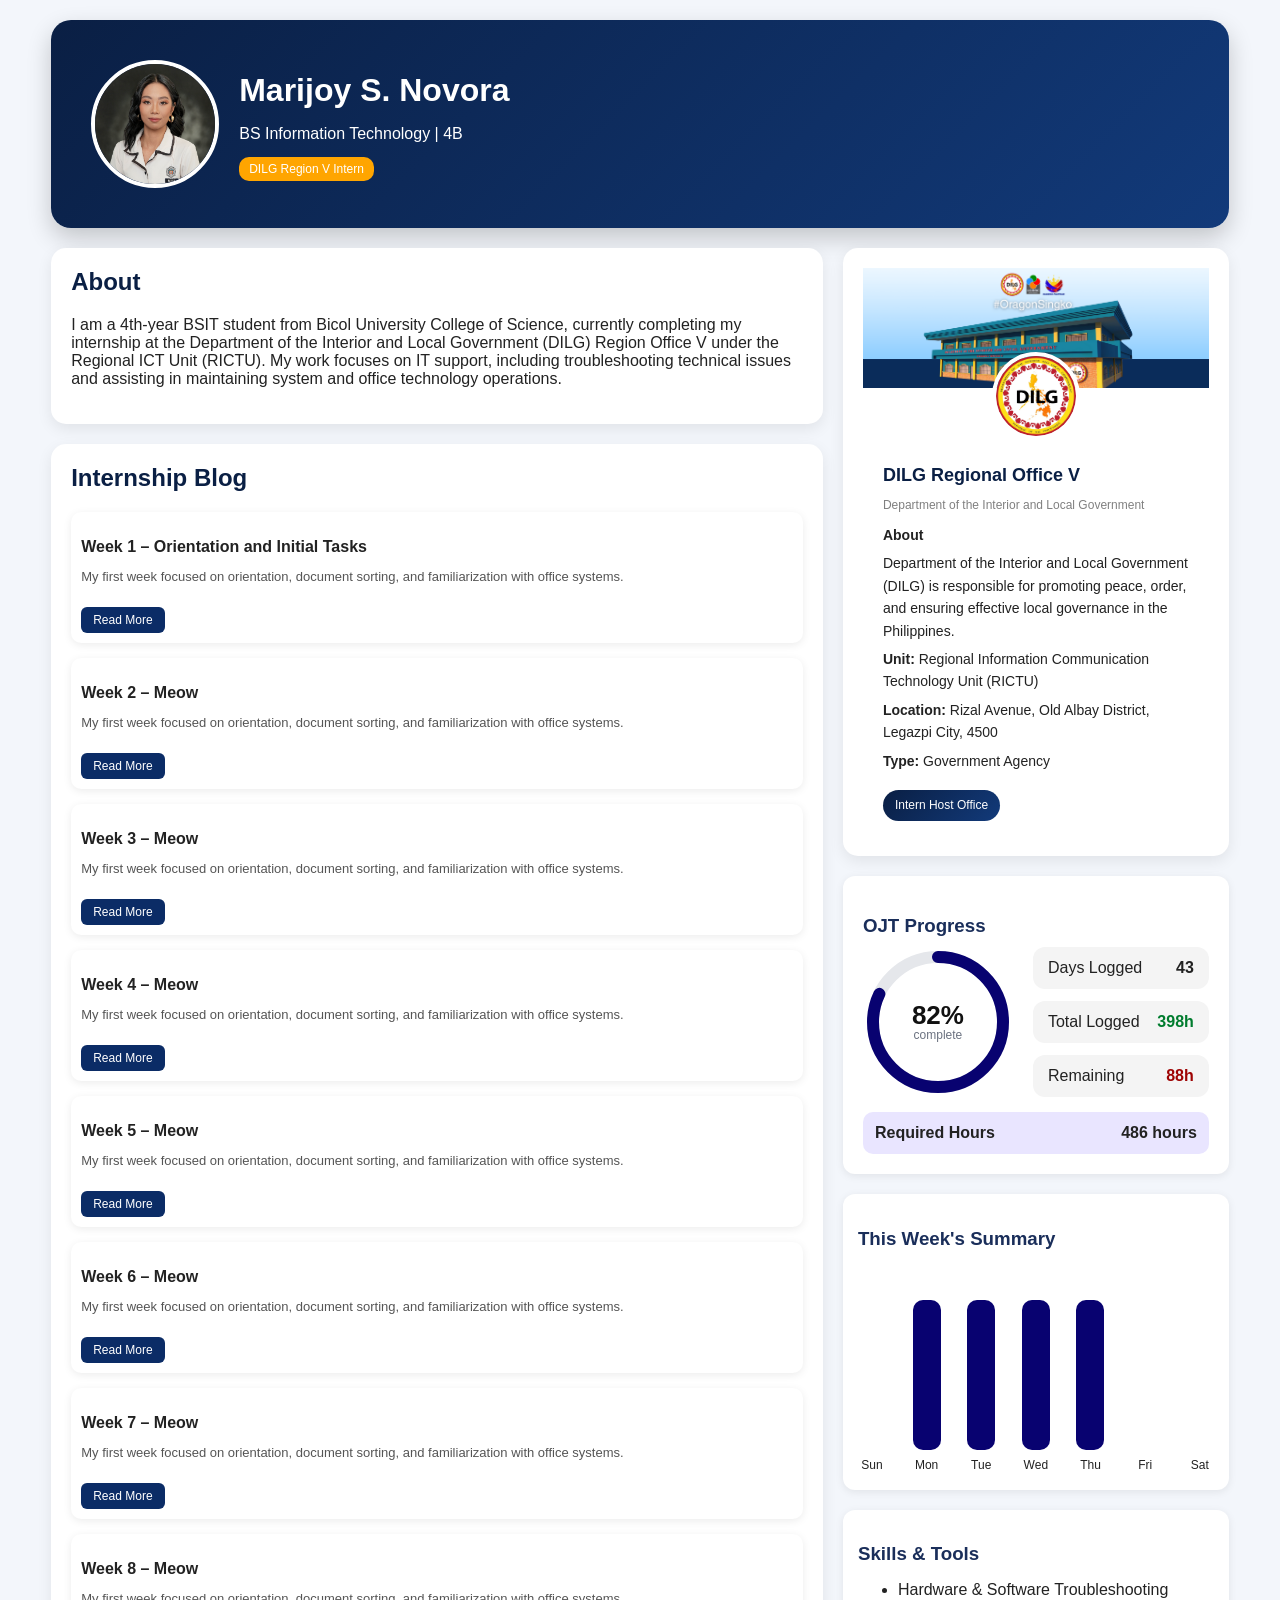
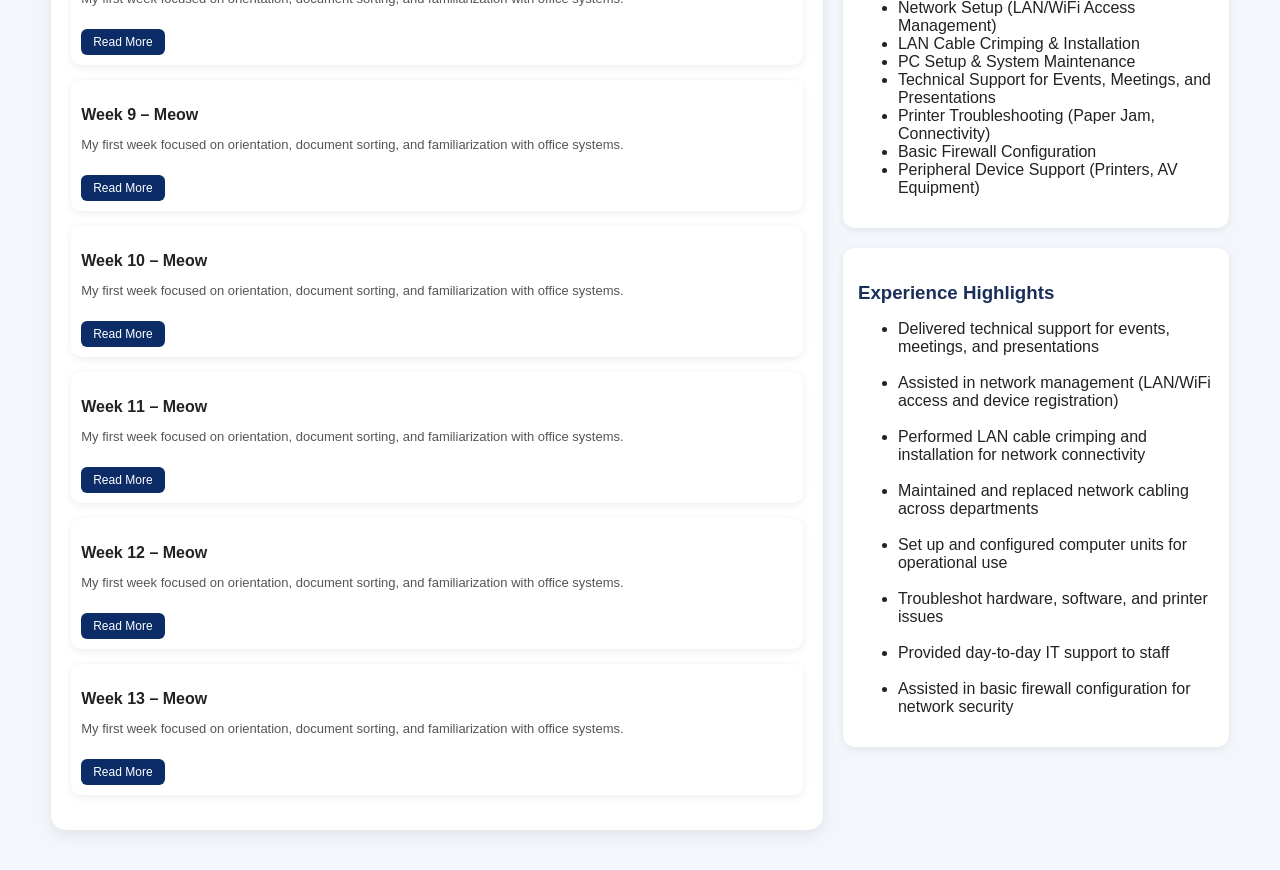
==== commit 0143e5e5: "time in" ====
--- a/index.html
+++ b/index.html
@@ -688,7 +688,7 @@
                             <div class="progress-details">
                                 <div class="info">
                                     <span>Days Logged</span>
-                                    <strong id="days">41</strong>
+                                    <strong id="days">43</strong>
                                 </div>
                     
                                 <div class="info">
@@ -706,7 +706,7 @@
                     
                         <div class="required">
                             <span>Required Hours</span>
-                            <strong id="required">486</strong>
+                            <strong id="required">486 hours</strong>
                         </div>
                     
                     </div>
@@ -717,10 +717,10 @@
                     
                         <div class="chart">
                             <div class="bar" data-hour="0"><span>Sun</span></div>
-                            <div class="bar" data-hour="10"><span>Mon</span></div>
-                            <div class="bar" data-hour="10"><span>Tue</span></div>
-                            <div class="bar" data-hour="10"><span>Wed</span></div>
-                            <div class="bar" data-hour="10"><span>Thu</span></div>
+                            <div class="bar" data-hour="15"><span>Mon</span></div>
+                            <div class="bar" data-hour="15"><span>Tue</span></div>
+                            <div class="bar" data-hour="15"><span>Wed</span></div>
+                            <div class="bar" data-hour="15"><span>Thu</span></div>
                             <div class="bar" data-hour="0"><span>Fri</span></div>
                             <div class="bar" data-hour="0"><span>Sat</span></div>
                         </div>
--- a/style.css
+++ b/style.css
@@ -270,7 +270,7 @@
     background: #080270;
     border-radius: 10px;
     position: relative;
-    height: 0;
+    height: 10;
     transition: height 0.6s ease; /* IMPORTANT */
 }
 
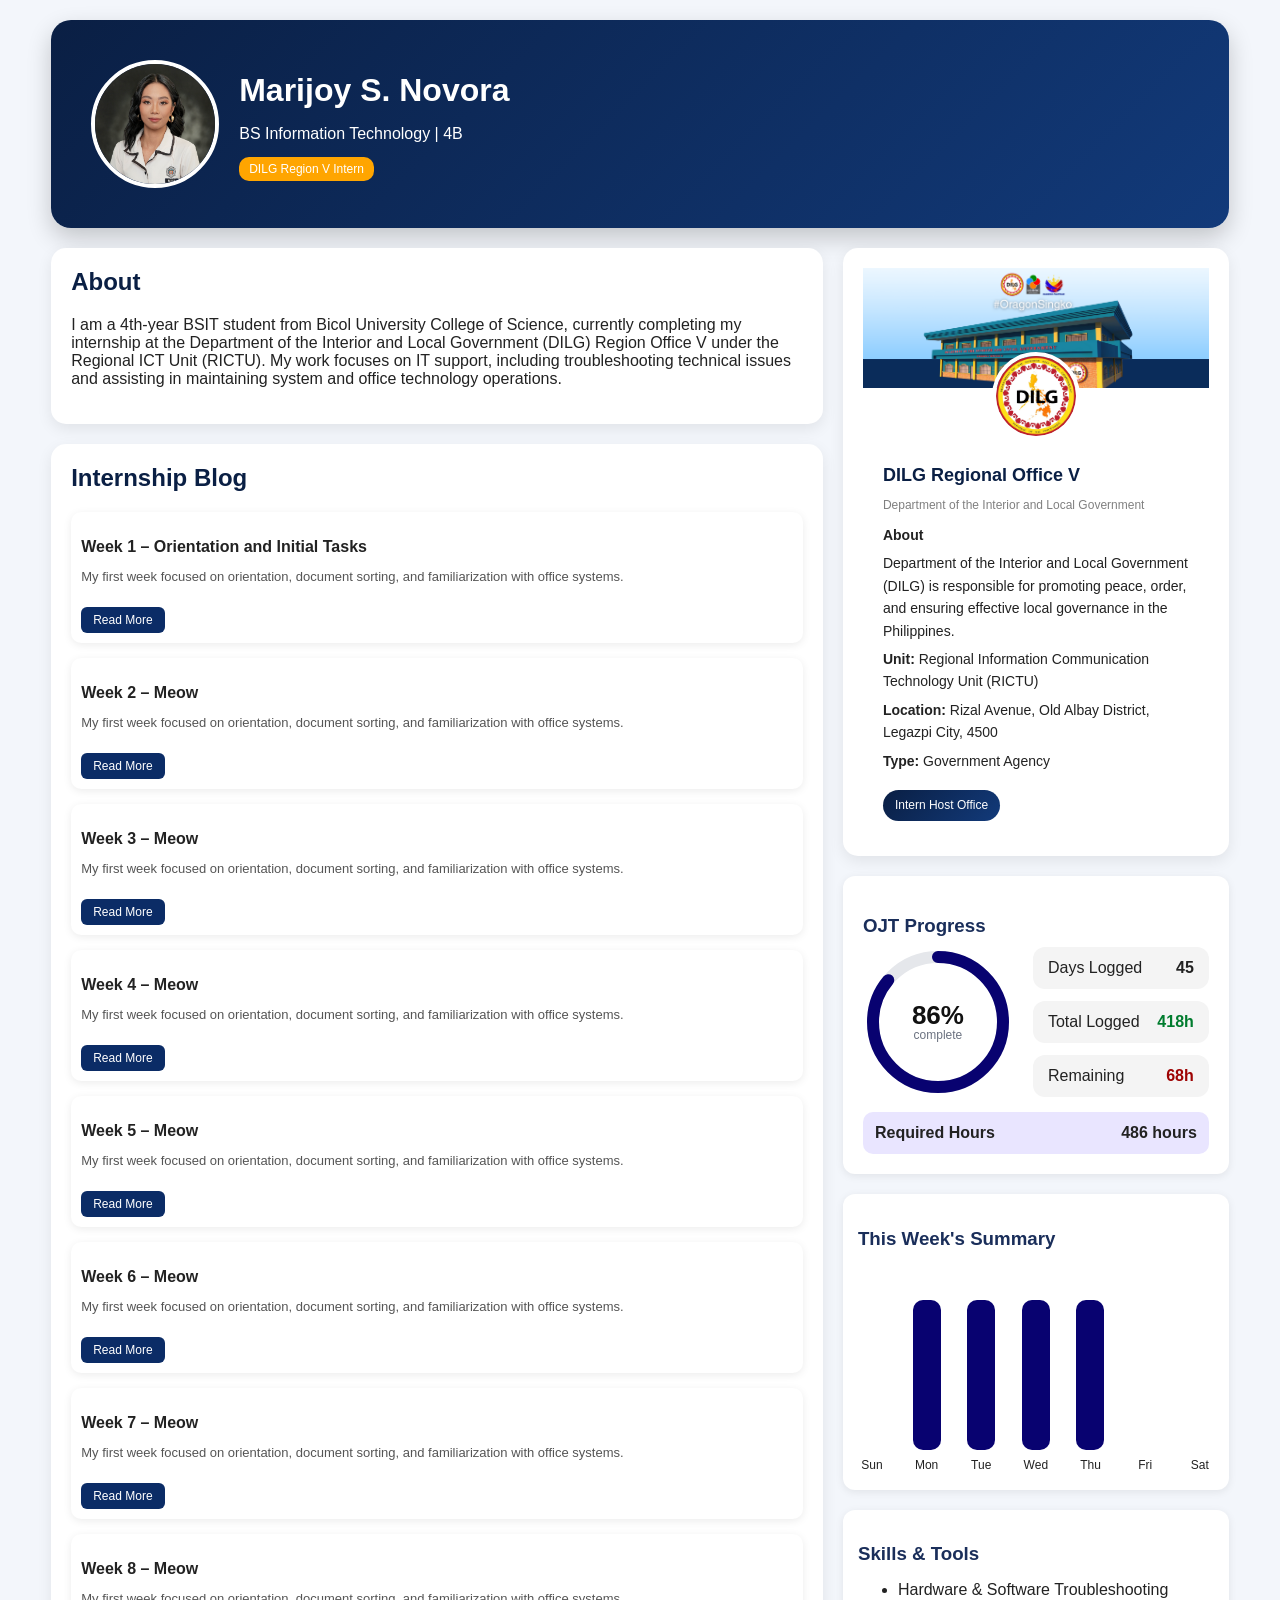
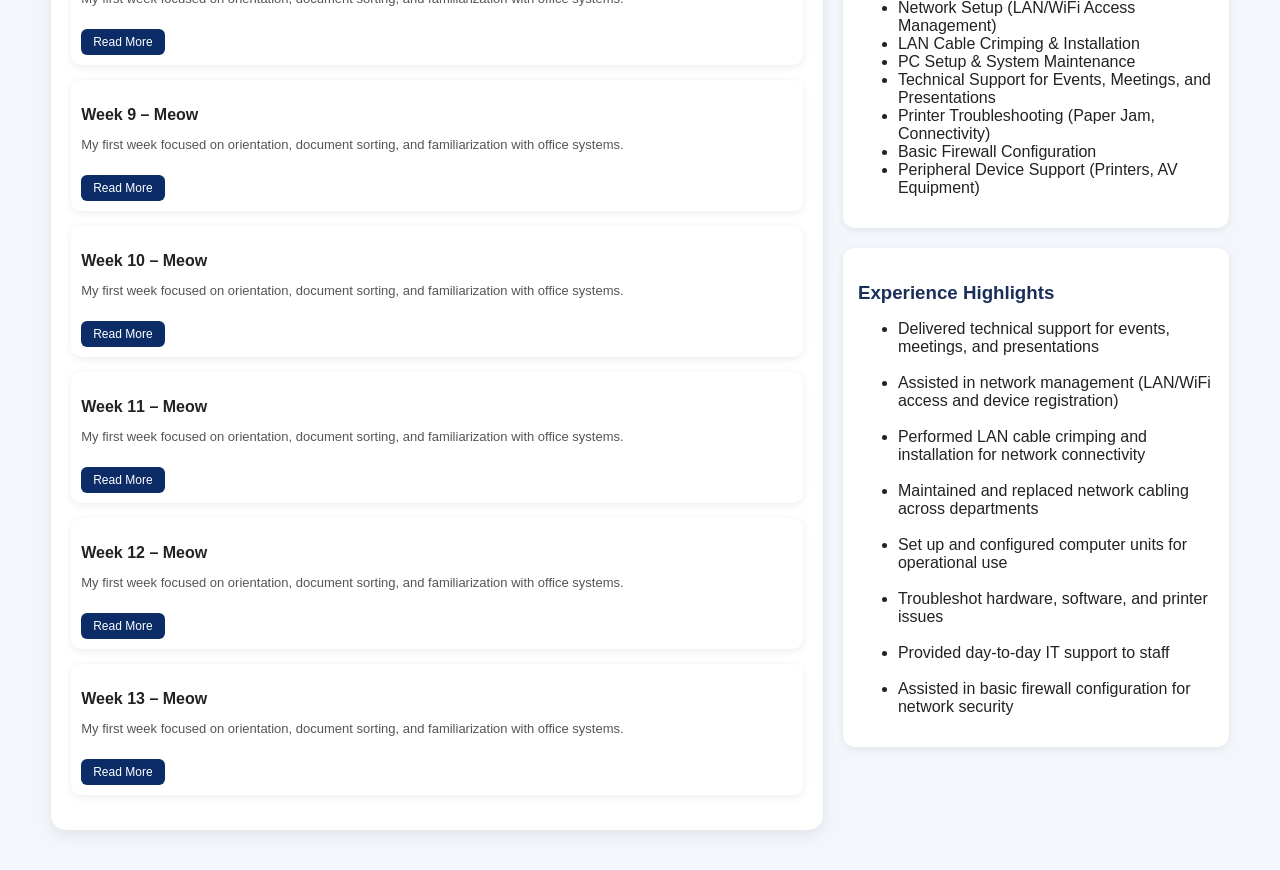
==== commit 7a9b608e: "Updated logged and documentation" ====
--- a/index.html
+++ b/index.html
@@ -240,10 +240,10 @@
                               
                                   <!-- IMAGES SECTION -->
                                   <div class="image-grid">
-                                    <img src="Gallery/lobby.jpg" alt="task 1">
-                                    <img src="Gallery/week1-1.jpg" alt="task 2">
-                                    <img src="Gallery/week1-3.jpeg" alt="task 3">
-                                    <img src="Gallery/week1-4.jpg" alt="task 4">
+                                    <img src="Gallery/w1.1.jpg" alt="task 1">
+                                    <img src="Gallery/w1.2.jpg" alt="task 2">
+                                    <img src="Gallery/w1.3.jpg" alt="task 3">
+                                    <img src="Gallery/w1.4.jpg" alt="task 4">
                                   </div>
                               
                                   <p><strong>Learnings:</strong></p>
@@ -688,12 +688,12 @@
                             <div class="progress-details">
                                 <div class="info">
                                     <span>Days Logged</span>
-                                    <strong id="days">43</strong>
+                                    <strong id="days">45</strong>
                                 </div>
                     
                                 <div class="info">
                                     <span>Total Logged</span>
-                                    <strong class="green" id="logged">377</strong>
+                                    <strong class="green" id="logged"></strong>
                                 </div>
                     
                                 <div class="info">
@@ -726,6 +726,7 @@
                         </div>
                     </div>
                     
+                    <!-- SKILLS & TOOLS -->
                     <div class="side-card">
 
                         <h3>Skills & Tools</h3>
@@ -741,7 +742,8 @@
                         </ul>
 
                     </div>
-
+                    
+                    <!-- EXPERIENCE HIGHLIGHTS -->
                     <div class="side-card">
 
                         <h3>Experience Highlights</h3>
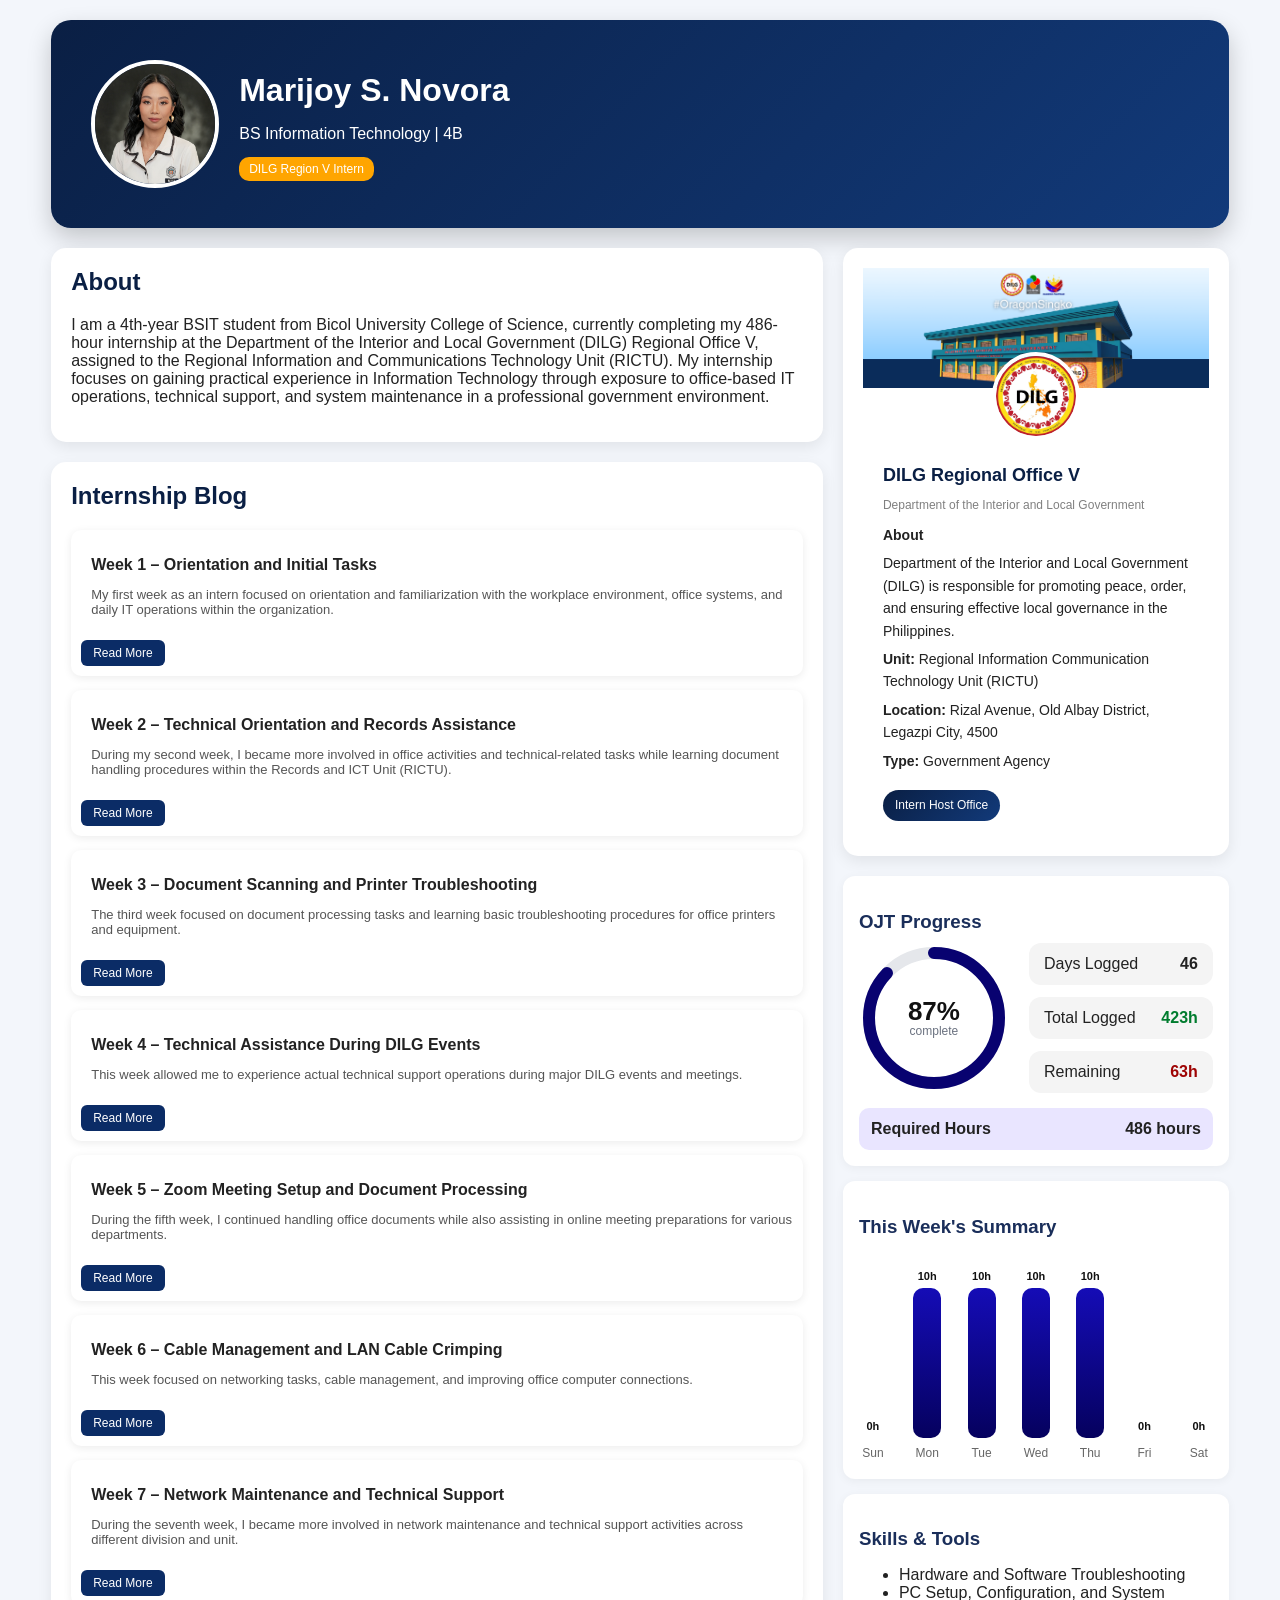
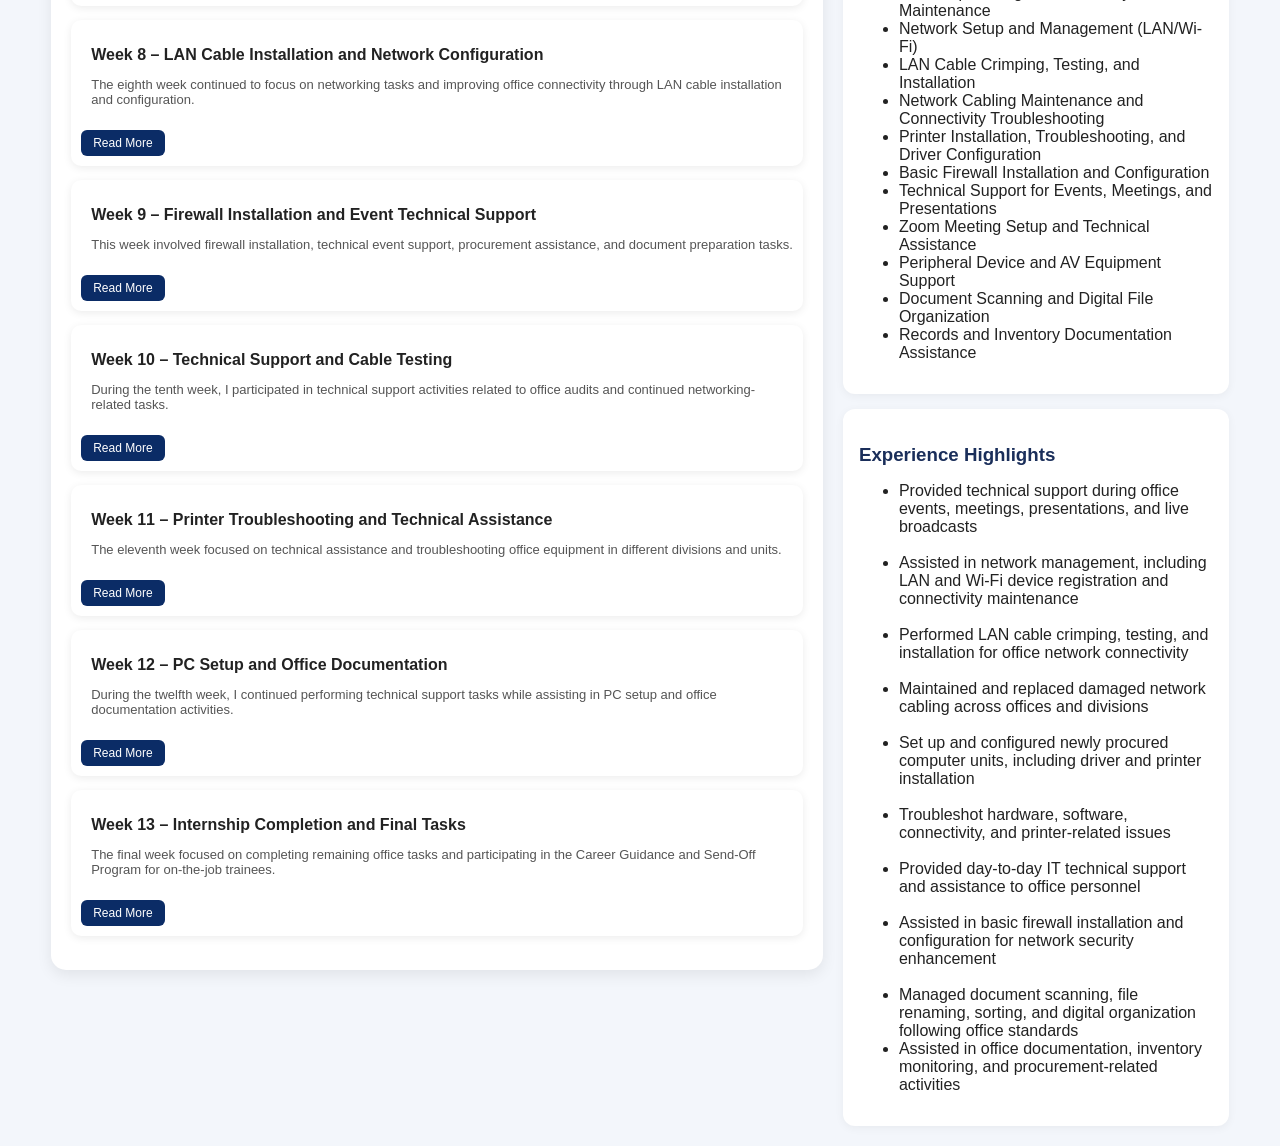
==== commit e2835f15: "Updated Gallery files" ====
--- a/index.html
+++ b/index.html
@@ -27,8 +27,9 @@
                         <div class="card">
                             <h2>About</h2>
                             <p>
-                                I am a 4th-year BSIT student from Bicol University College of Science, currently completing my internship at the Department of the Interior and Local Government (DILG) Region Office V under the Regional ICT Unit (RICTU). My work focuses on IT support, including troubleshooting technical issues and assisting in maintaining system and office technology operations.
-                            </p>
+                              <p>
+                                I am a 4th-year BSIT student from Bicol University College of Science, currently completing my 486-hour internship at the Department of the Interior and Local Government (DILG) Regional Office V, assigned to the Regional Information and Communications Technology Unit (RICTU). My internship focuses on gaining practical experience in Information Technology through exposure to office-based IT operations, technical support, and system maintenance in a professional government environment.
+                              </p>
                         </div>
             
                         <div class="card">
@@ -40,215 +41,204 @@
                               
                                 <!-- SHORT PREVIEW -->
                                 <p class="preview">
-                                  My first week focused on orientation, document sorting, and familiarization with office systems.
-                                </p>
-                              
-                                <!-- FULL CONTENT (hidden initially) -->
-                                <div class="full-content hidden">
-                              
-                                  <p><strong>Introduction:</strong></p>
-                                  <p>
-                                    My first week as an intern focused on orientation and familiarization with the workplace environment, systems, and daily operations.
-                                  </p>
-                              
-                                  <p><strong>Tasks Accomplished:</strong></p>
-                                  <ul>
-                                    <li>Attended office orientation</li>
-                                    <li>Sorted and organized document files</li>
-                                    <li>Observed IT operations and workflow</li>
-                                  </ul>
-                              
-                                  <!-- IMAGES SECTION -->
-                                  <div class="image-grid">
-                                    <img src="Gallery/lobby.jpg" alt="task 1">
-                                    <img src="Gallery/week1-1.jpg" alt="task 2">
-                                    <img src="Gallery/week1-3.jpeg" alt="task 3">
-                                    <img src="Gallery/week1-4.jpg" alt="task 4">
-                                  </div>
-                              
-                                  <p><strong>Learnings:</strong></p>
-                                  <p>
-                                    This week helped me understand office workflow, documentation, and the importance of organization in IT operations.
-                                  </p>
-                              
-                                </div>
-                              
-                                <!-- BUTTON -->
-                                <button class="read-more-btn" onclick="toggleReadMore(this)">
-                                  Read More
-                                </button>
-                              </div>
-
-                              <!-- WEEK 2-->
-                              <div class="week-card">
-                                <h3>Week 2 – Meow</h3>
-                              
-                                <!-- SHORT PREVIEW -->
-                                <p class="preview">
-                                  My first week focused on orientation, document sorting, and familiarization with office systems.
-                                </p>
-                              
-                                <!-- FULL CONTENT (hidden initially) -->
-                                <div class="full-content hidden">
-                              
-                                  <p><strong>Introduction:</strong></p>
-                                  <p>
-                                    My first week as an intern focused on orientation and familiarization with the workplace environment, systems, and daily operations.
-                                  </p>
-                              
-                                  <p><strong>Tasks Accomplished:</strong></p>
-                                  <ul>
-                                    <li>Attended office orientation</li>
-                                    <li>Sorted and organized document files</li>
-                                    <li>Observed IT operations and workflow</li>
-                                  </ul>
-                              
-                                  <!-- IMAGES SECTION -->
-                                  <div class="image-grid">
-                                    <img src="Gallery/lobby.jpg" alt="task 1">
-                                    <img src="Gallery/week1-1.jpg" alt="task 2">
-                                    <img src="Gallery/week1-3.jpeg" alt="task 3">
-                                    <img src="Gallery/week1-4.jpg" alt="task 4">
-                                  </div>
-                              
-                                  <p><strong>Learnings:</strong></p>
-                                  <p>
-                                    This week helped me understand office workflow, documentation, and the importance of organization in IT operations.
-                                  </p>
-                              
-                                </div>
-                              
-                                <!-- BUTTON -->
-                                <button class="read-more-btn" onclick="toggleReadMore(this)">
-                                  Read More
-                                </button>
-                              </div>
-
-                              <!-- WEEK 3-->
-                              <div class="week-card">
-                                <h3>Week 3 – Meow</h3>
-                              
-                                <!-- SHORT PREVIEW -->
-                                <p class="preview">
-                                  My first week focused on orientation, document sorting, and familiarization with office systems.
-                                </p>
-                              
-                                <!-- FULL CONTENT (hidden initially) -->
-                                <div class="full-content hidden">
-                              
-                                  <p><strong>Introduction:</strong></p>
-                                  <p>
-                                    My first week as an intern focused on orientation and familiarization with the workplace environment, systems, and daily operations.
-                                  </p>
-                              
-                                  <p><strong>Tasks Accomplished:</strong></p>
-                                  <ul>
-                                    <li>Attended office orientation</li>
-                                    <li>Sorted and organized document files</li>
-                                    <li>Observed IT operations and workflow</li>
-                                  </ul>
-                              
-                                  <!-- IMAGES SECTION -->
-                                  <div class="image-grid">
-                                    <img src="Gallery/lobby.jpg" alt="task 1">
-                                    <img src="Gallery/week1-1.jpg" alt="task 2">
-                                    <img src="Gallery/week1-3.jpeg" alt="task 3">
-                                    <img src="Gallery/week1-4.jpg" alt="task 4">
-                                  </div>
-                              
-                                  <p><strong>Learnings:</strong></p>
-                                  <p>
-                                    This week helped me understand office workflow, documentation, and the importance of organization in IT operations.
-                                  </p>
-                              
-                                </div>
-                              
-                                <!-- BUTTON -->
-                                <button class="read-more-btn" onclick="toggleReadMore(this)">
-                                  Read More
-                                </button>
-                              </div>
-                              
-                              <!-- WEEK 4-->
-                              <div class="week-card">
-                                <h3>Week 4 – Meow</h3>
-                              
-                                <!-- SHORT PREVIEW -->
-                                <p class="preview">
-                                  My first week focused on orientation, document sorting, and familiarization with office systems.
-                                </p>
-                              
-                                <!-- FULL CONTENT (hidden initially) -->
-                                <div class="full-content hidden">
-                              
-                                  <p><strong>Introduction:</strong></p>
-                                  <p>
-                                    My first week as an intern focused on orientation and familiarization with the workplace environment, systems, and daily operations.
-                                  </p>
-                              
-                                  <p><strong>Tasks Accomplished:</strong></p>
-                                  <ul>
-                                    <li>Attended office orientation</li>
-                                    <li>Sorted and organized document files</li>
-                                    <li>Observed IT operations and workflow</li>
-                                  </ul>
-                              
-                                  <!-- IMAGES SECTION -->
-                                  <div class="image-grid">
-                                    <img src="Gallery/lobby.jpg" alt="task 1">
-                                    <img src="Gallery/week1-1.jpg" alt="task 2">
-                                    <img src="Gallery/week1-3.jpeg" alt="task 3">
-                                    <img src="Gallery/week1-4.jpg" alt="task 4">
-                                  </div>
-                              
-                                  <p><strong>Learnings:</strong></p>
-                                  <p>
-                                    This week helped me understand office workflow, documentation, and the importance of organization in IT operations.
-                                  </p>
-                              
-                                </div>
-                              
-                                <!-- BUTTON -->
-                                <button class="read-more-btn" onclick="toggleReadMore(this)">
-                                  Read More
-                                </button>
-                              </div>
-
-                              <!-- WEEK 5-->
-                              <div class="week-card">
-                                <h3>Week 5 – Meow</h3>
-                              
-                                <!-- SHORT PREVIEW -->
-                                <p class="preview">
-                                  My first week focused on orientation, document sorting, and familiarization with office systems.
-                                </p>
-                              
-                                <!-- FULL CONTENT (hidden initially) -->
-                                <div class="full-content hidden">
-                              
-                                  <p><strong>Introduction:</strong></p>
-                                  <p>
-                                    My first week as an intern focused on orientation and familiarization with the workplace environment, systems, and daily operations.
-                                  </p>
-                              
-                                  <p><strong>Tasks Accomplished:</strong></p>
-                                  <ul>
-                                    <li>Attended office orientation</li>
-                                    <li>Sorted and organized document files</li>
-                                    <li>Observed IT operations and workflow</li>
-                                  </ul>
+                                  My first week as an intern focused on orientation and familiarization with the workplace environment, office systems, and daily IT operations within the organization.
+                                </p>
+                              
+                                <!-- FULL CONTENT (hidden initially) -->
+                                <div class="full-content hidden">
+                              
+                                  <p><strong>Introduction</strong></p>
+                                  <p>
+                                    My first week as an intern focused on orientation and familiarization with the workplace environment, office systems, and daily IT operations within the organization. I was introduced to different departments and gained an overview of their functions, responsibilities, and workflows.
+                                  </p>
+                              
+                                  <p><strong>Tasks Accomplished</strong></p>
+                                  <p>
+                                    During this week, I attended the office orientation and observed the daily operations of the IT unit. I was assigned to organize office and computer equipment, including tools and peripherals used in various tasks and activities. In addition, I visited different departments and units to become more familiar with the workplace environment, personnel, and office processes. These activities helped me understand how each department contributes to the organization’s overall operations.
+                                  </p>
                               
                                   <!-- IMAGES SECTION -->
                                   <div class="image-grid">
                                     <img src="Gallery/w1.1.jpg" alt="task 1">
-                                    <img src="Gallery/w1.2.jpg" alt="task 2">
+                                    <img src="Gallery/w1.2.jpeg" alt="task 2">
                                     <img src="Gallery/w1.3.jpg" alt="task 3">
                                     <img src="Gallery/w1.4.jpg" alt="task 4">
                                   </div>
                               
-                                  <p><strong>Learnings:</strong></p>
-                                  <p>
-                                    This week helped me understand office workflow, documentation, and the importance of organization in IT operations.
+                                  <p><strong>Learnings and Reflection</strong></p>
+                                  <p>
+                                    This week provided me with valuable insights into workplace professionalism, teamwork, and office organization. I learned the importance of maintaining an organized work environment and gained a better understanding of how the IT department supports the daily functions of the organization.
+                                  </p>
+                              
+                                </div>
+                              
+                                <!-- BUTTON -->
+                                <button class="read-more-btn" onclick="toggleReadMore(this)">
+                                  Read More
+                                </button>
+                              </div>
+
+                              <!-- WEEK 2-->
+                              <div class="week-card">
+                                <h3>Week 2 – Technical Orientation and Records Assistance</h3>
+                              
+                                <!-- SHORT PREVIEW -->
+                                <p class="preview">
+                                  During my second week, I became more involved in office activities and technical-related tasks while learning document handling procedures within the Records and ICT Unit (RICTU).
+                                </p>
+                              
+                                <!-- FULL CONTENT (hidden initially) -->
+                                <div class="full-content hidden">
+                              
+                                  <p><strong>Introduction</strong></p>
+                                  <p>
+                                    During my second week, I became more involved in office activities and technical-related tasks. I was introduced to document handling procedures and learned the proper workflow within the Records and ICT Unit (RICTU).
+                                  </p>
+                              
+                                  <p><strong>Tasks Accomplished</strong></p>
+                                  <p>
+                                    I attended the Monthly Convocation for the Month of March and assisted in preparing technical equipment used during office activities. I was also assigned to receive and organize papers and documents in the Records Unit. Furthermore, I was oriented on how to properly scan, rename, and sort documents following the office standards and filing procedures.
+                                  </p>
+                              
+                                  <!-- IMAGES SECTION -->
+                                  <div class="image-grid">
+                                    <img src="Gallery/w2.1.jpg" alt="task 1">
+                                    <img src="Gallery/w2.2.jpg" alt="task 2">
+                                    <img src="Gallery/w2.3.jpg" alt="task 3">
+                                    <img src="Gallery/w2.4.jpg" alt="task 4">
+                                  </div>
+                              
+                                  <p><strong>Learnings and Reflection</strong></p>
+                                  <p>
+                                    This week enhanced my understanding of document management and administrative processes. I learned the importance of accuracy, organization, and proper file handling in maintaining efficient office operations.
+                                  </p>
+                              
+                                </div>
+                              
+                                <!-- BUTTON -->
+                                <button class="read-more-btn" onclick="toggleReadMore(this)">
+                                  Read More
+                                </button>
+                              </div>
+
+                              <!-- WEEK 3-->
+                              <div class="week-card">
+                                <h3>Week 3 – Document Scanning and Printer Troubleshooting</h3>
+                              
+                                <!-- SHORT PREVIEW -->
+                                <p class="preview">
+                                  The third week focused on document processing tasks and learning basic troubleshooting procedures for office printers and equipment.
+                                </p>
+                              
+                                <!-- FULL CONTENT (hidden initially) -->
+                                <div class="full-content hidden">
+                              
+                                  <p><strong>Introduction</strong></p>
+                                  <p>
+                                    The third week focused on document processing and learning basic troubleshooting procedures for office equipment.
+                              
+                                  <p><strong>Tasks Accomplished</strong></p>
+                                  <p>
+                                    I officially started scanning and organizing office documents assigned by the department. I carefully followed the proper naming and sorting procedures to ensure accurate documentation. In addition, I learned how to troubleshoot and reset printers used in the office.
+                                  </p>
+                              
+                                  <!-- IMAGES SECTION -->
+                                  <div class="image-grid">
+                                    <img src="Gallery/w3.1.jpg" alt="task 1">
+                                    <img src="Gallery/w3.2.jpeg" alt="task 2">
+                                    <img src="Gallery/w3.3.jpg" alt="task 3">
+                                    <img src="Gallery/w3.4.jpg" alt="task 4">
+                                  </div>
+                              
+                                  <p><strong>Learnings and Reflection</strong></p>
+                                  <p>
+                                    Through these activities, I improved my attention to detail and developed patience in handling repetitive yet important tasks. I also gained practical knowledge in troubleshooting office equipment, particularly printers.
+                                  </p>
+                              
+                                </div>
+                              
+                                <!-- BUTTON -->
+                                <button class="read-more-btn" onclick="toggleReadMore(this)">
+                                  Read More
+                                </button>
+                              </div>
+                              
+                              <!-- WEEK 4-->
+                              <div class="week-card">
+                                <h3>Week 4 – Technical Assistance During DILG Events</h3>
+                              
+                                <!-- SHORT PREVIEW -->
+                                <p class="preview">
+                                  This week allowed me to experience actual technical support operations during major DILG events and meetings.
+                                </p>
+                              
+                                <!-- FULL CONTENT (hidden initially) -->
+                                <div class="full-content hidden">
+                              
+                                  <p><strong>Introduction</strong></p>
+                                  <p>
+                                    This week allowed me to experience actual event technical support and coordination during major DILG activities.
+                                  </p>
+                              
+                                  <p><strong>Tasks Accomplished</strong></p>
+                                  <p>
+                                    I assisted as part of the technical support team during the Philippine Open Government Partnership 1st Quarter Steering Committee Meeting held at Vela Hotel. I also provided technical assistance during the RDRRMC – Disaster Preparedness Committee 1st Quarter Meeting. My responsibilities included equipment setup, monitoring technical operations, and ensuring the smooth flow of presentations and audio-visual requirements.
+                                  </p>
+                              
+                                  <!-- IMAGES SECTION -->
+                                  <div class="image-grid">
+                                    <img src="Gallery/w4.1.jpg" alt="task 1">
+                                    <img src="Gallery/w4.2.jpg" alt="task 2">
+                                    <img src="Gallery/w4.3.jpg" alt="task 3">
+                                    <img src="Gallery/w4.4.jpg" alt="task 4">
+                                  </div>
+                              
+                                  <p><strong>Learnings and Reflection</strong></p>
+                                  <p>
+                                    This experience improved my communication and teamwork skills while exposing me to actual technical event operations. I learned the importance of preparation, coordination, and technical readiness during formal events.
+                                  </p>
+                              
+                                </div>
+                              
+                                <!-- BUTTON -->
+                                <button class="read-more-btn" onclick="toggleReadMore(this)">
+                                  Read More
+                                </button>
+                              </div>
+
+                              <!-- WEEK 5-->
+                              <div class="week-card">
+                                <h3>Week 5 – Zoom Meeting Setup and Document Processing</h3>
+                              
+                                <!-- SHORT PREVIEW -->
+                                <p class="preview">
+                                  During the fifth week, I continued handling office documents while also assisting in online meeting preparations for various departments.
+                                </p>
+                              
+                                <!-- FULL CONTENT (hidden initially) -->
+                                <div class="full-content hidden">
+                              
+                                  <p><strong>Introduction</strong></p>
+                                  <p>
+                                    During the fifth week, I continued handling office documents while also assisting in online meeting preparations for various departments.
+                                  </p>
+                              
+                                  <p><strong>Tasks Accomplished</strong></p>
+                                  <p>
+                                    I continued scanning and organizing office documents to maintain proper digital records. Additionally, I assisted in setting up Zoom meetings and preparing technical equipment required for online events and departmental activities.
+                                  </p>
+                              
+                                  <!-- IMAGES SECTION -->
+                                  <div class="image-grid">
+                                    <img src="Gallery/w5.1.jpg" alt="task 1">
+                                    <img src="Gallery/w5.2.jpg" alt="task 2">
+                                    <img src="Gallery/w5.3.jpg" alt="task 3">
+                                    <img src="Gallery/w5.4.jpg" alt="task 4">
+                                  </div>
+                              
+                                  <p><strong>Learnings and Reflection</strong></p>
+                                  <p>
+                                    This week enhanced my technical setup skills and increased my confidence in handling virtual meeting platforms. I also improved my ability to multitask and assist in both administrative and technical responsibilities.
                                   </p>
                               
                                 </div>
@@ -261,39 +251,37 @@
 
                               <!-- WEEK 6-->
                               <div class="week-card">
-                                <h3>Week 6 – Meow</h3>
-                              
-                                <!-- SHORT PREVIEW -->
-                                <p class="preview">
-                                  My first week focused on orientation, document sorting, and familiarization with office systems.
-                                </p>
-                              
-                                <!-- FULL CONTENT (hidden initially) -->
-                                <div class="full-content hidden">
-                              
-                                  <p><strong>Introduction:</strong></p>
-                                  <p>
-                                    My first week as an intern focused on orientation and familiarization with the workplace environment, systems, and daily operations.
-                                  </p>
-                              
-                                  <p><strong>Tasks Accomplished:</strong></p>
-                                  <ul>
-                                    <li>Attended office orientation</li>
-                                    <li>Sorted and organized document files</li>
-                                    <li>Observed IT operations and workflow</li>
-                                  </ul>
-                              
-                                  <!-- IMAGES SECTION -->
-                                  <div class="image-grid">
-                                    <img src="Gallery/lobby.jpg" alt="task 1">
-                                    <img src="Gallery/week1-1.jpg" alt="task 2">
-                                    <img src="Gallery/week1-3.jpeg" alt="task 3">
-                                    <img src="Gallery/week1-4.jpg" alt="task 4">
-                                  </div>
-                              
-                                  <p><strong>Learnings:</strong></p>
-                                  <p>
-                                    This week helped me understand office workflow, documentation, and the importance of organization in IT operations.
+                                <h3>Week 6 – Cable Management and LAN Cable Crimping</h3>
+                              
+                                <!-- SHORT PREVIEW -->
+                                <p class="preview">
+                                  This week focused on networking tasks, cable management, and improving office computer connections.
+                                </p>
+                              
+                                <!-- FULL CONTENT (hidden initially) -->
+                                <div class="full-content hidden">
+                              
+                                  <p><strong>Introduction</strong></p>
+                                  <p>
+                                    This week focused on networking tasks and improving the organization of office computer connections.
+                                  </p>
+                              
+                                  <p><strong>Tasks Accomplished</strong></p>
+                                  <p>
+                                    I assisted in organizing tangled cables and fixing PC connections in the BAC Unit to improve workspace organization and connectivity. I also learned how to create and crimp LAN cables for the RICTU server room.
+                                  </p>
+                              
+                                  <!-- IMAGES SECTION -->
+                                  <div class="image-grid">
+                                    <img src="Gallery/w6.1.jpg" alt="task 1">
+                                    <img src="Gallery/w6.2.jpg" alt="task 2">
+                                    <img src="Gallery/w6.3.jpg" alt="task 3">
+                                    <img src="Gallery/w6.4.jpg" alt="task 4">
+                                  </div>
+                              
+                                  <p><strong>Learnings and Reflection</strong></p>
+                                  <p>
+                                    This experience strengthened my understanding of basic networking and cable management. I gained hands-on experience in LAN cable crimping and learned the importance of maintaining proper network connections within an office environment.
                                   </p>
                               
                                 </div>
@@ -306,39 +294,37 @@
 
                               <!-- WEEK 7-->
                               <div class="week-card">
-                                <h3>Week 7 – Meow</h3>
-                              
-                                <!-- SHORT PREVIEW -->
-                                <p class="preview">
-                                  My first week focused on orientation, document sorting, and familiarization with office systems.
-                                </p>
-                              
-                                <!-- FULL CONTENT (hidden initially) -->
-                                <div class="full-content hidden">
-                              
-                                  <p><strong>Introduction:</strong></p>
-                                  <p>
-                                    My first week as an intern focused on orientation and familiarization with the workplace environment, systems, and daily operations.
-                                  </p>
-                              
-                                  <p><strong>Tasks Accomplished:</strong></p>
-                                  <ul>
-                                    <li>Attended office orientation</li>
-                                    <li>Sorted and organized document files</li>
-                                    <li>Observed IT operations and workflow</li>
-                                  </ul>
-                              
-                                  <!-- IMAGES SECTION -->
-                                  <div class="image-grid">
-                                    <img src="Gallery/lobby.jpg" alt="task 1">
-                                    <img src="Gallery/week1-1.jpg" alt="task 2">
-                                    <img src="Gallery/week1-3.jpeg" alt="task 3">
-                                    <img src="Gallery/week1-4.jpg" alt="task 4">
-                                  </div>
-                              
-                                  <p><strong>Learnings:</strong></p>
-                                  <p>
-                                    This week helped me understand office workflow, documentation, and the importance of organization in IT operations.
+                                <h3>Week 7 – Network Maintenance and Technical Support</h3>
+                              
+                                <!-- SHORT PREVIEW -->
+                                <p class="preview">
+                                  During the seventh week, I became more involved in network maintenance and technical support activities across different division and unit.
+                                </p>
+                              
+                                <!-- FULL CONTENT (hidden initially) -->
+                                <div class="full-content hidden">
+                              
+                                  <p><strong>Introduction</strong></p>
+                                  <p>
+                                    During the seventh week, I became more involved in network-related tasks and technical support activities.
+                                  </p>
+                              
+                                  <p><strong>Tasks Accomplished</strong></p>
+                                  <p>
+                                    I provided technical assistance during the Convocation for the Month of April. I was also assigned to gather LAN and Wi-Fi addresses of PCs and laptops from the LGMED, GSS, and LGCDD Division. Additionally, I removed damaged LAN cables and installed newly crimped network cables to improve internet connectivity.
+                                  </p>
+                              
+                                  <!-- IMAGES SECTION -->
+                                  <div class="image-grid">
+                                    <img src="Gallery/w7.1.jpg" alt="task 1">
+                                    <img src="Gallery/w7.2.jpg" alt="task 2">
+                                    <img src="Gallery/w7.3.jpg" alt="task 3">
+                                    <img src="Gallery/w7.4.jpg" alt="task 4">
+                                  </div>
+                              
+                                  <p><strong>Learnings and Reflection</strong></p>
+                                  <p>
+                                    This week improved my networking knowledge and troubleshooting skills. I learned how proper cable installation and network management contribute to efficient office communication and operations.
                                   </p>
                               
                                 </div>
@@ -351,39 +337,37 @@
                               
                               <!-- WEEK 8-->
                               <div class="week-card">
-                                <h3>Week 8 – Meow</h3>
-                              
-                                <!-- SHORT PREVIEW -->
-                                <p class="preview">
-                                  My first week focused on orientation, document sorting, and familiarization with office systems.
-                                </p>
-                              
-                                <!-- FULL CONTENT (hidden initially) -->
-                                <div class="full-content hidden">
-                              
-                                  <p><strong>Introduction:</strong></p>
-                                  <p>
-                                    My first week as an intern focused on orientation and familiarization with the workplace environment, systems, and daily operations.
-                                  </p>
-                              
-                                  <p><strong>Tasks Accomplished:</strong></p>
-                                  <ul>
-                                    <li>Attended office orientation</li>
-                                    <li>Sorted and organized document files</li>
-                                    <li>Observed IT operations and workflow</li>
-                                  </ul>
-                              
-                                  <!-- IMAGES SECTION -->
-                                  <div class="image-grid">
-                                    <img src="Gallery/lobby.jpg" alt="task 1">
-                                    <img src="Gallery/week1-1.jpg" alt="task 2">
-                                    <img src="Gallery/week1-3.jpeg" alt="task 3">
-                                    <img src="Gallery/week1-4.jpg" alt="task 4">
-                                  </div>
-                              
-                                  <p><strong>Learnings:</strong></p>
-                                  <p>
-                                    This week helped me understand office workflow, documentation, and the importance of organization in IT operations.
+                                <h3>Week 8 – LAN Cable Installation and Network Configuration</h3>
+                              
+                                <!-- SHORT PREVIEW -->
+                                <p class="preview">
+                                  The eighth week continued to focus on networking tasks and improving office connectivity through LAN cable installation and configuration.
+                                </p>
+                              
+                                <!-- FULL CONTENT (hidden initially) -->
+                                <div class="full-content hidden">
+                              
+                                  <p><strong>Introduction</strong></p>
+                                  <p>
+                                    The eighth week continued to focus on networking tasks and improving office connectivity across different departments.
+                                  </p>
+                              
+                                  <p><strong>Tasks Accomplished</strong></p>
+                                  <p>
+                                    I gathered LAN and Wi-Fi addresses of PCs and laptops from the RPMO, PDMU, and Legal Unit. I also replaced defective LAN cables and installed newly crimped cables to ensure stable internet and network connections within the offices.
+                                  </p>
+                              
+                                  <!-- IMAGES SECTION -->
+                                  <div class="image-grid">
+                                    <img src="Gallery/w8.1.jpg" alt="task 1">
+                                    <img src="Gallery/w8.2.jpg" alt="task 2">
+                                    <img src="Gallery/w8.3.jpg" alt="task 3">
+                                    <img src="Gallery/w8.4.jpg" alt="task 4">
+                                  </div>
+                              
+                                  <p><strong>Learnings and Reflection</strong></p>
+                                  <p>
+                                    This week provided me with additional hands-on experience in network maintenance and cable installation. I also improved my confidence in handling technical tasks independently.
                                   </p>
                               
                                 </div>
@@ -396,39 +380,37 @@
 
                               <!-- WEEK 9-->
                               <div class="week-card">
-                                <h3>Week 9 – Meow</h3>
-                              
-                                <!-- SHORT PREVIEW -->
-                                <p class="preview">
-                                  My first week focused on orientation, document sorting, and familiarization with office systems.
-                                </p>
-                              
-                                <!-- FULL CONTENT (hidden initially) -->
-                                <div class="full-content hidden">
-                              
-                                  <p><strong>Introduction:</strong></p>
-                                  <p>
-                                    My first week as an intern focused on orientation and familiarization with the workplace environment, systems, and daily operations.
-                                  </p>
-                              
-                                  <p><strong>Tasks Accomplished:</strong></p>
-                                  <ul>
-                                    <li>Attended office orientation</li>
-                                    <li>Sorted and organized document files</li>
-                                    <li>Observed IT operations and workflow</li>
-                                  </ul>
-                              
-                                  <!-- IMAGES SECTION -->
-                                  <div class="image-grid">
-                                    <img src="Gallery/lobby.jpg" alt="task 1">
-                                    <img src="Gallery/week1-1.jpg" alt="task 2">
-                                    <img src="Gallery/week1-3.jpeg" alt="task 3">
-                                    <img src="Gallery/week1-4.jpg" alt="task 4">
-                                  </div>
-                              
-                                  <p><strong>Learnings:</strong></p>
-                                  <p>
-                                    This week helped me understand office workflow, documentation, and the importance of organization in IT operations.
+                                <h3>Week 9 – Firewall Installation and Event Technical Support</h3>
+                              
+                                <!-- SHORT PREVIEW -->
+                                <p class="preview">
+                                  This week involved firewall installation, technical event support, procurement assistance, and document preparation tasks.
+                                </p>
+                              
+                                <!-- FULL CONTENT (hidden initially) -->
+                                <div class="full-content hidden">
+                              
+                                  <p><strong>Introduction</strong></p>
+                                  <p>
+                                    This week involved both technical setup tasks and participation in office events and procurement-related activities.
+                                  </p>
+                              
+                                  <p><strong>Tasks Accomplished</strong></p>
+                                  <p>
+                                    I assisted in setting up and installing firewalls on newly procured PC sets to improve network security. I also served as technical support during the CY 2026 LTIA Regional Calibration event. Aside from technical duties, I helped canvass items for procurement and edited supplier requirements and documents submitted through email for the DILG RICTU. I also assisted during the live broadcast of Balangibog Episode 19.
+                                  </p>
+                              
+                                  <!-- IMAGES SECTION -->
+                                  <div class="image-grid">
+                                    <img src="Gallery/w9.1.jpg" alt="task 1">
+                                    <img src="Gallery/w9.2.jpg" alt="task 2">
+                                    <img src="Gallery/w9.3.jpg" alt="task 3">
+                                    <img src="Gallery/w9.4.jpg" alt="task 4">
+                                  </div>
+                              
+                                  <p><strong>Learnings and Reflection</strong></p>
+                                  <p>
+                                    This week exposed me to a wider range of technical and administrative responsibilities. I learned the importance of cybersecurity, proper coordination during events, and accurate document preparation in office operations.
                                   </p>
                               
                                 </div>
@@ -441,41 +423,38 @@
 
                               <!-- WEEK 10-->
                               <div class="week-card">
-                                <h3>Week 10 – Meow</h3>
-                              
-                                <!-- SHORT PREVIEW -->
-                                <p class="preview">
-                                  My first week focused on orientation, document sorting, and familiarization with office systems.
-                                </p>
-                              
-                                <!-- FULL CONTENT (hidden initially) -->
-                                <div class="full-content hidden">
-                              
-                                  <p><strong>Introduction:</strong></p>
-                                  <p>
-                                    My first week as an intern focused on orientation and familiarization with the workplace environment, systems, and daily operations.
-                                  </p>
-                              
-                                  <p><strong>Tasks Accomplished:</strong></p>
-                                  <ul>
-                                    <li>Attended office orientation</li>
-                                    <li>Sorted and organized document files</li>
-                                    <li>Observed IT operations and workflow</li>
-                                  </ul>
-                              
-                                  <!-- IMAGES SECTION -->
-                                  <div class="image-grid">
-                                    <img src="Gallery/lobby.jpg" alt="task 1">
-                                    <img src="Gallery/week1-1.jpg" alt="task 2">
-                                    <img src="Gallery/week1-3.jpeg" alt="task 3">
-                                    <img src="Gallery/week1-4.jpg" alt="task 4">
-                                  </div>
-                              
-                                  <p><strong>Learnings:</strong></p>
-                                  <p>
-                                    This week helped me understand office workflow, documentation, and the importance of organization in IT operations.
-                                  </p>
-                              
+                                <h3>Week 10 – Technical Support and Cable Testing</h3>
+                              
+                                <!-- SHORT PREVIEW -->
+                                <p class="preview">
+                                  During the tenth week, I participated in technical support activities related to office audits and continued networking-related tasks.
+                                </p>
+                              
+                                <!-- FULL CONTENT (hidden initially) -->
+                                <div class="full-content hidden">
+                              
+                                  <p><strong>Introduction</strong></p>
+                                  <p>
+                                    During the tenth week, I participated in technical support activities related to office audits and continued networking tasks.
+                                  </p>
+                              
+                                  <p><strong>Tasks Accomplished</strong></p>
+                                  <p>
+                                    I assisted as technical support during the Conduct of Management Audit of the Procurement System of DILG Regional Offices and Management and Operations Audit of the Capacity Development Program of the LG Sector of the Department. I also renamed scanned files following the proper filename format and performed LAN cable crimping and cable testing for newly created network cables.
+                                  </p>
+                              
+                                  <!-- IMAGES SECTION -->
+                                  <div class="image-grid">
+                                    <img src="Gallery/w10.1.jpg" alt="task 1">
+                                    <img src="Gallery/w10.2.jpg" alt="task 2">
+                                    <img src="Gallery/w10.3.jpg" alt="task 3">
+                                    <img src="Gallery/w10.4.jpg" alt="task 4">
+                                  </div>
+                              
+                                  <p><strong>Learnings and Reflection</strong></p>
+                                  <p>
+                                    This week enhanced my attention to detail and strengthened my technical troubleshooting skills. I also learned the importance of proper documentation and reliable network connections in maintaining smooth office operations.
+                                  </p>
                                 </div>
                               
                                 <!-- BUTTON -->
@@ -486,39 +465,37 @@
 
                               <!-- WEEK 11-->
                               <div class="week-card">
-                                <h3>Week 11 – Meow</h3>
-                              
-                                <!-- SHORT PREVIEW -->
-                                <p class="preview">
-                                  My first week focused on orientation, document sorting, and familiarization with office systems.
-                                </p>
-                              
-                                <!-- FULL CONTENT (hidden initially) -->
-                                <div class="full-content hidden">
-                              
-                                  <p><strong>Introduction:</strong></p>
-                                  <p>
-                                    My first week as an intern focused on orientation and familiarization with the workplace environment, systems, and daily operations.
-                                  </p>
-                              
-                                  <p><strong>Tasks Accomplished:</strong></p>
-                                  <ul>
-                                    <li>Attended office orientation</li>
-                                    <li>Sorted and organized document files</li>
-                                    <li>Observed IT operations and workflow</li>
-                                  </ul>
-                              
-                                  <!-- IMAGES SECTION -->
-                                  <div class="image-grid">
-                                    <img src="Gallery/lobby.jpg" alt="task 1">
-                                    <img src="Gallery/week1-1.jpg" alt="task 2">
-                                    <img src="Gallery/week1-3.jpeg" alt="task 3">
-                                    <img src="Gallery/week1-4.jpg" alt="task 4">
-                                  </div>
-                              
-                                  <p><strong>Learnings:</strong></p>
-                                  <p>
-                                    This week helped me understand office workflow, documentation, and the importance of organization in IT operations.
+                                <h3>Week 11 – Printer Troubleshooting and Technical Assistance</h3>
+                              
+                                <!-- SHORT PREVIEW -->
+                                <p class="preview">
+                                  The eleventh week focused on technical assistance and troubleshooting office equipment in different divisions and units.
+                                </p>
+                              
+                                <!-- FULL CONTENT (hidden initially) -->
+                                <div class="full-content hidden">
+                              
+                                  <p><strong>Introduction</strong></p>
+                                  <p>
+                                    The eleventh week focused on technical assistance and troubleshooting office equipment in different Units and Divisions.
+                                  </p>
+                              
+                                  <p><strong>Tasks Accomplished</strong></p>
+                                  <p>
+                                    I provided technical assistance during the Convocation for the Month of May. I was also assigned to troubleshoot and reset printers in the Commission on Audit Unit. Additionally, I repaired and configured printers in the Office of the Chief Administrative Officer.
+                                  </p>
+                              
+                                  <!-- IMAGES SECTION -->
+                                  <div class="image-grid">
+                                    <img src="Gallery/w11.1.jpeg" alt="task 1">
+                                    <img src="Gallery/w11.2.jpg" alt="task 2">
+                                    <img src="Gallery/w11.3.jpg" alt="task 3">
+                                    <img src="Gallery/w11.4.jpg" alt="task 4">
+                                  </div>
+                              
+                                  <p><strong>Learnings and Reflection</strong></p>
+                                  <p>
+                                    This week improved my problem-solving and troubleshooting skills, particularly in handling printers and office equipment. It also increased my confidence in performing technical support tasks and assisting office personnel with their technical concerns.
                                   </p>
                               
                                 </div>
@@ -531,39 +508,37 @@
 
                               <!-- WEEK 12-->
                               <div class="week-card">
-                                <h3>Week 12 – Meow</h3>
-                              
-                                <!-- SHORT PREVIEW -->
-                                <p class="preview">
-                                  My first week focused on orientation, document sorting, and familiarization with office systems.
-                                </p>
-                              
-                                <!-- FULL CONTENT (hidden initially) -->
-                                <div class="full-content hidden">
-                              
-                                  <p><strong>Introduction:</strong></p>
-                                  <p>
-                                    My first week as an intern focused on orientation and familiarization with the workplace environment, systems, and daily operations.
-                                  </p>
-                              
-                                  <p><strong>Tasks Accomplished:</strong></p>
-                                  <ul>
-                                    <li>Attended office orientation</li>
-                                    <li>Sorted and organized document files</li>
-                                    <li>Observed IT operations and workflow</li>
-                                  </ul>
-                              
-                                  <!-- IMAGES SECTION -->
-                                  <div class="image-grid">
-                                    <img src="Gallery/lobby.jpg" alt="task 1">
-                                    <img src="Gallery/week1-1.jpg" alt="task 2">
-                                    <img src="Gallery/week1-3.jpeg" alt="task 3">
-                                    <img src="Gallery/week1-4.jpg" alt="task 4">
-                                  </div>
-                              
-                                  <p><strong>Learnings:</strong></p>
-                                  <p>
-                                    This week helped me understand office workflow, documentation, and the importance of organization in IT operations.
+                                <h3>Week 12 – PC Setup and Office Documentation</h3>
+                              
+                                <!-- SHORT PREVIEW -->
+                                <p class="preview">
+                                  During the twelfth week, I continued performing technical support tasks while assisting in PC setup and office documentation activities.
+                                </p>
+                              
+                                <!-- FULL CONTENT (hidden initially) -->
+                                <div class="full-content hidden">
+                              
+                                  <p><strong>Introduction</strong></p>
+                                  <p>
+                                    During the twelfth week, I continued performing technical support tasks while also assisting in office documentation activities.
+                                  </p>
+                              
+                                  <p><strong>Tasks Accomplished</strong></p>
+                                  <p>
+                                    I assisted in setting up a newly procured PC set in the HR Department and installed the necessary printer drivers to ensure proper functionality and connectivity. In addition, I was assigned to take pictures and document the data cabinets located in different offices and divisions for inventory and monitoring purposes.
+                                  </p>>
+                              
+                                  <!-- IMAGES SECTION -->
+                                  <div class="image-grid">
+                                    <img src="Gallery/w12.1.jpg" alt="task 1">
+                                    <img src="Gallery/w12.2.jpg" alt="task 2">
+                                    <img src="Gallery/w12.3.jpg" alt="task 3">
+                                    <img src="Gallery/w12.4.jpg" alt="task 4">
+                                  </div>
+                              
+                                  <p><strong>Learnings and Reflection</strong></p>
+                                  <p>
+                                    This week enhanced my technical setup skills and improved my understanding of hardware and printer configuration. I also learned the importance of proper office documentation and inventory management in maintaining organized workplace operations.
                                   </p>
                               
                                 </div>
@@ -576,39 +551,37 @@
 
                               <!-- WEEK 13-->
                               <div class="week-card">
-                                <h3>Week 13 – Meow</h3>
-                              
-                                <!-- SHORT PREVIEW -->
-                                <p class="preview">
-                                  My first week focused on orientation, document sorting, and familiarization with office systems.
-                                </p>
-                              
-                                <!-- FULL CONTENT (hidden initially) -->
-                                <div class="full-content hidden">
-                              
-                                  <p><strong>Introduction:</strong></p>
-                                  <p>
-                                    My first week as an intern focused on orientation and familiarization with the workplace environment, systems, and daily operations.
-                                  </p>
-                              
-                                  <p><strong>Tasks Accomplished:</strong></p>
-                                  <ul>
-                                    <li>Attended office orientation</li>
-                                    <li>Sorted and organized document files</li>
-                                    <li>Observed IT operations and workflow</li>
-                                  </ul>
-                              
-                                  <!-- IMAGES SECTION -->
-                                  <div class="image-grid">
-                                    <img src="Gallery/lobby.jpg" alt="task 1">
-                                    <img src="Gallery/week1-1.jpg" alt="task 2">
-                                    <img src="Gallery/week1-3.jpeg" alt="task 3">
-                                    <img src="Gallery/week1-4.jpg" alt="task 4">
-                                  </div>
-                              
-                                  <p><strong>Learnings:</strong></p>
-                                  <p>
-                                    This week helped me understand office workflow, documentation, and the importance of organization in IT operations.
+                                <h3>Week 13 – Internship Completion and Final Tasks</h3>
+                              
+                                <!-- SHORT PREVIEW -->
+                                <p class="preview">
+                                  The final week focused on completing remaining office tasks and participating in the Career Guidance and Send-Off Program for on-the-job trainees.
+                                </p>
+                              
+                                <!-- FULL CONTENT (hidden initially) -->
+                                <div class="full-content hidden">
+                              
+                                  <p><strong>Introduction</strong></p>
+                                  <p>
+                                    The final week of my internship focused on completing pending tasks and participating in the closing activities for on-the-job trainees.
+                                  </p>
+                              
+                                  <p><strong>Tasks Accomplished</strong></p>
+                                  <p>
+                                    I attended the Career Guidance and Send-Off Program for On-the-Job Trainees, where I shared my internship experiences and received my Certificate of Completion. I also finalized the renaming and organization of scanned documents under the RICTU to ensure proper file management and documentation.
+                                  </p>
+                              
+                                  <!-- IMAGES SECTION -->
+                                  <div class="image-grid">
+                                    <img src="Gallery/w13.1.jpeg" alt="task 1">
+                                    <img src="Gallery/w13.2.jpeg" alt="task 2">
+                                    <img src="Gallery/w13.3.jpg" alt="task 3">
+                                    <img src="Gallery/w13.4.jpg" alt="task 4">
+                                  </div>
+                              
+                                  <p><strong>Learnings and Reflection</strong></p>
+                                  <p>
+                                    This week gave me the opportunity to reflect on my internship journey and recognize the skills and experiences I gained throughout the training period. Completing my assigned tasks and participating in the send-off program marked a meaningful conclusion to my internship experience.
                                   </p>
                               
                                 </div>
@@ -688,7 +661,7 @@
                             <div class="progress-details">
                                 <div class="info">
                                     <span>Days Logged</span>
-                                    <strong id="days">45</strong>
+                                    <strong id="days">46</strong>
                                 </div>
                     
                                 <div class="info">
@@ -713,58 +686,105 @@
                     
                     <!-- WEEKLY GRAPH -->
                     <div class="side-card">
-                        <h3>This Week's Summary</h3>
-                    
-                        <div class="chart">
-                            <div class="bar" data-hour="0"><span>Sun</span></div>
-                            <div class="bar" data-hour="15"><span>Mon</span></div>
-                            <div class="bar" data-hour="15"><span>Tue</span></div>
-                            <div class="bar" data-hour="15"><span>Wed</span></div>
-                            <div class="bar" data-hour="15"><span>Thu</span></div>
-                            <div class="bar" data-hour="0"><span>Fri</span></div>
-                            <div class="bar" data-hour="0"><span>Sat</span></div>
-                        </div>
+                      <h3>This Week's Summary</h3>
+
+                      <div class="chart">
+
+                          <div class="bar" data-hour="0">
+                              <div class="bar-value">0h</div>
+                              <span>Sun</span>
+                          </div>
+
+                          <div class="bar" data-hour="15">
+                              <div class="bar-value">10h</div>
+                              <span>Mon</span>
+                          </div>
+
+                          <div class="bar" data-hour="15">
+                              <div class="bar-value">10h</div>
+                              <span>Tue</span>
+                          </div>
+
+                          <div class="bar" data-hour="15">
+                              <div class="bar-value">10h</div>
+                              <span>Wed</span>
+                          </div>
+
+                          <div class="bar" data-hour="15">
+                              <div class="bar-value">10h</div>
+                              <span>Thu</span>
+                          </div>
+
+                          <div class="bar" data-hour="0">
+                              <div class="bar-value">0h</div>
+                              <span>Fri</span>
+                          </div>
+
+                          <div class="bar" data-hour="0">
+                              <div class="bar-value">0h</div>
+                              <span>Sat</span>
+                          </div>
+
+                      </div>
                     </div>
                     
                     <!-- SKILLS & TOOLS -->
                     <div class="side-card">
 
-                        <h3>Skills & Tools</h3>
-                        <ul>
-                            <li>Hardware & Software Troubleshooting</li>
-                            <li>Network Setup (LAN/WiFi Access Management)</li>
-                            <li>LAN Cable Crimping & Installation</li>
-                            <li>PC Setup & System Maintenance</li>
-                            <li>Technical Support for Events, Meetings, and Presentations</li>
-                            <li>Printer Troubleshooting (Paper Jam, Connectivity)</li>
-                            <li>Basic Firewall Configuration</li>
-                            <li>Peripheral Device Support (Printers, AV Equipment)</li>
-                        </ul>
-
-                    </div>
-                    
-                    <!-- EXPERIENCE HIGHLIGHTS -->
-                    <div class="side-card">
-
-                        <h3>Experience Highlights</h3>
-                        <ul>
-                            <li>Delivered technical support for events, meetings, and presentations</li>
-                            <br>
-                            <li>Assisted in network management (LAN/WiFi access and device registration)    </li>
-                            <br>
-                            <li>Performed LAN cable crimping and installation for network connectivity</li>
-                            <br>
-                            <li>Maintained and replaced network cabling across departments</li>
-                            <br>
-                            <li>Set up and configured computer units for operational use</li>
-                            <br>
-                            <li>Troubleshot hardware, software, and printer issues</li>
-                            <br>
-                            <li>Provided day-to-day IT support to staff</li>
-                            <br>
-                            <li>Assisted in basic firewall configuration for network security</li>
-                        </ul>
-                    </div>
+                      <h3>Skills & Tools</h3>
+                      <ul>
+                          <li>Hardware and Software Troubleshooting</li>
+                          <li>PC Setup, Configuration, and System Maintenance</li>
+                          <li>Network Setup and Management (LAN/Wi-Fi)</li>
+                          <li>LAN Cable Crimping, Testing, and Installation</li>
+                          <li>Network Cabling Maintenance and Connectivity Troubleshooting</li>
+                          <li>Printer Installation, Troubleshooting, and Driver Configuration</li>
+                          <li>Basic Firewall Installation and Configuration</li>
+                          <li>Technical Support for Events, Meetings, and Presentations</li>
+                          <li>Zoom Meeting Setup and Technical Assistance</li>
+                          <li>Peripheral Device and AV Equipment Support</li>
+                          <li>Document Scanning and Digital File Organization</li>
+                          <li>Records and Inventory Documentation Assistance</li>
+                      </ul>
+                  
+                  </div>
+                  
+                  <!-- EXPERIENCE HIGHLIGHTS -->
+                  <div class="side-card">
+                  
+                      <h3>Experience Highlights</h3>
+                      <ul>
+                          <li>Provided technical support during office events, meetings, presentations, and live broadcasts</li>
+                          <br>
+                  
+                          <li>Assisted in network management, including LAN and Wi-Fi device registration and connectivity maintenance</li>
+                          <br>
+                  
+                          <li>Performed LAN cable crimping, testing, and installation for office network connectivity</li>
+                          <br>
+                  
+                          <li>Maintained and replaced damaged network cabling across offices and divisions</li>
+                          <br>
+                  
+                          <li>Set up and configured newly procured computer units, including driver and printer installation</li>
+                          <br>
+                  
+                          <li>Troubleshot hardware, software, connectivity, and printer-related issues</li>
+                          <br>
+                  
+                          <li>Provided day-to-day IT technical support and assistance to office personnel</li>
+                          <br>
+                  
+                          <li>Assisted in basic firewall installation and configuration for network security enhancement</li>
+                          <br>
+                  
+                          <li>Managed document scanning, file renaming, sorting, and digital organization following office standards</li>
+
+                  
+                          <li>Assisted in office documentation, inventory monitoring, and procurement-related activities</li>
+                      </ul>
+                  
+                  </div>
             </div>
 
             <script src="script.js"></script>
--- a/style.css
+++ b/style.css
@@ -69,13 +69,14 @@
     background: #fff;
     padding: 10px;
     border-radius: 10px;
-    margin-bottom: 15px;
+    margin-bottom: 14px;
     box-shadow: 0 2px 8px rgba(0,0,0,0.08);
 }
 
 .week-card h3 {
     font-size: 16px;
     margin-bottom: 8px;
+    margin-left: 10px;
 }
 
 .week-card {
@@ -89,13 +90,16 @@
 
 .preview {
     font-size: 13px;
+    margin-left: 10px;
     color: #555;
 }
 
 .full-content {
     margin-top: 10px;
+    margin-left: 30px;
+    margin-right: 30px;
     font-size: 13px;
-    color: #333;
+    color: #000000;
 }
 
 .hidden {
@@ -135,8 +139,8 @@
 
 .side-card {
     background: #ffffff;
-    padding: 15px;
-    margin-top: 20px;
+    padding: 16px;
+    margin-top: 15px;
     border-radius: 12px;
     box-shadow: 0 2px 8px rgba(0,0,0,0.08);
     text-align: left;
@@ -255,31 +259,52 @@
     font-weight: bold;
 }
 
-/* WEEKLY GRAPH */
+.side-card {
+    padding: 16px;
+    background: #fff;
+    border-radius: 12px;
+    box-shadow: 0 2px 10px rgba(0,0,0,0.05);
+}
+
+/* CHART CONTAINER */
 .chart {
     display: flex;
     align-items: flex-end;
     justify-content: space-between;
     height: 180px;
     margin-top: 20px;
-    padding-bottom: 25px; /* SPACE FOR LABELS */
-}
-
+    padding-bottom: 25px;
+}
+
+/* BAR */
 .bar {
     width: 28px;
-    background: #080270;
+    background: linear-gradient(180deg, #150cb6, #05015e);
     border-radius: 10px;
     position: relative;
-    height: 10;
-    transition: height 0.6s ease; /* IMPORTANT */
-}
-
+    height: 0px;
+    transition: height 0.6s ease;
+}
+
+/* LABEL (DAY) */
 .bar span {
     position: absolute;
     bottom: -22px;
     left: 50%;
     transform: translateX(-50%);
     font-size: 12px;
+    color: #666;
+}
+
+/* VALUE (HOURS ABOVE BAR) */
+.bar-value {
+    position: absolute;
+    top: -18px;
+    left: 50%;
+    transform: translateX(-50%);
+    font-size: 11px;
+    font-weight: 600;
+    color: #111;
 }
 
 /* FACEBOOK STYLE OFFICE PROFILE */
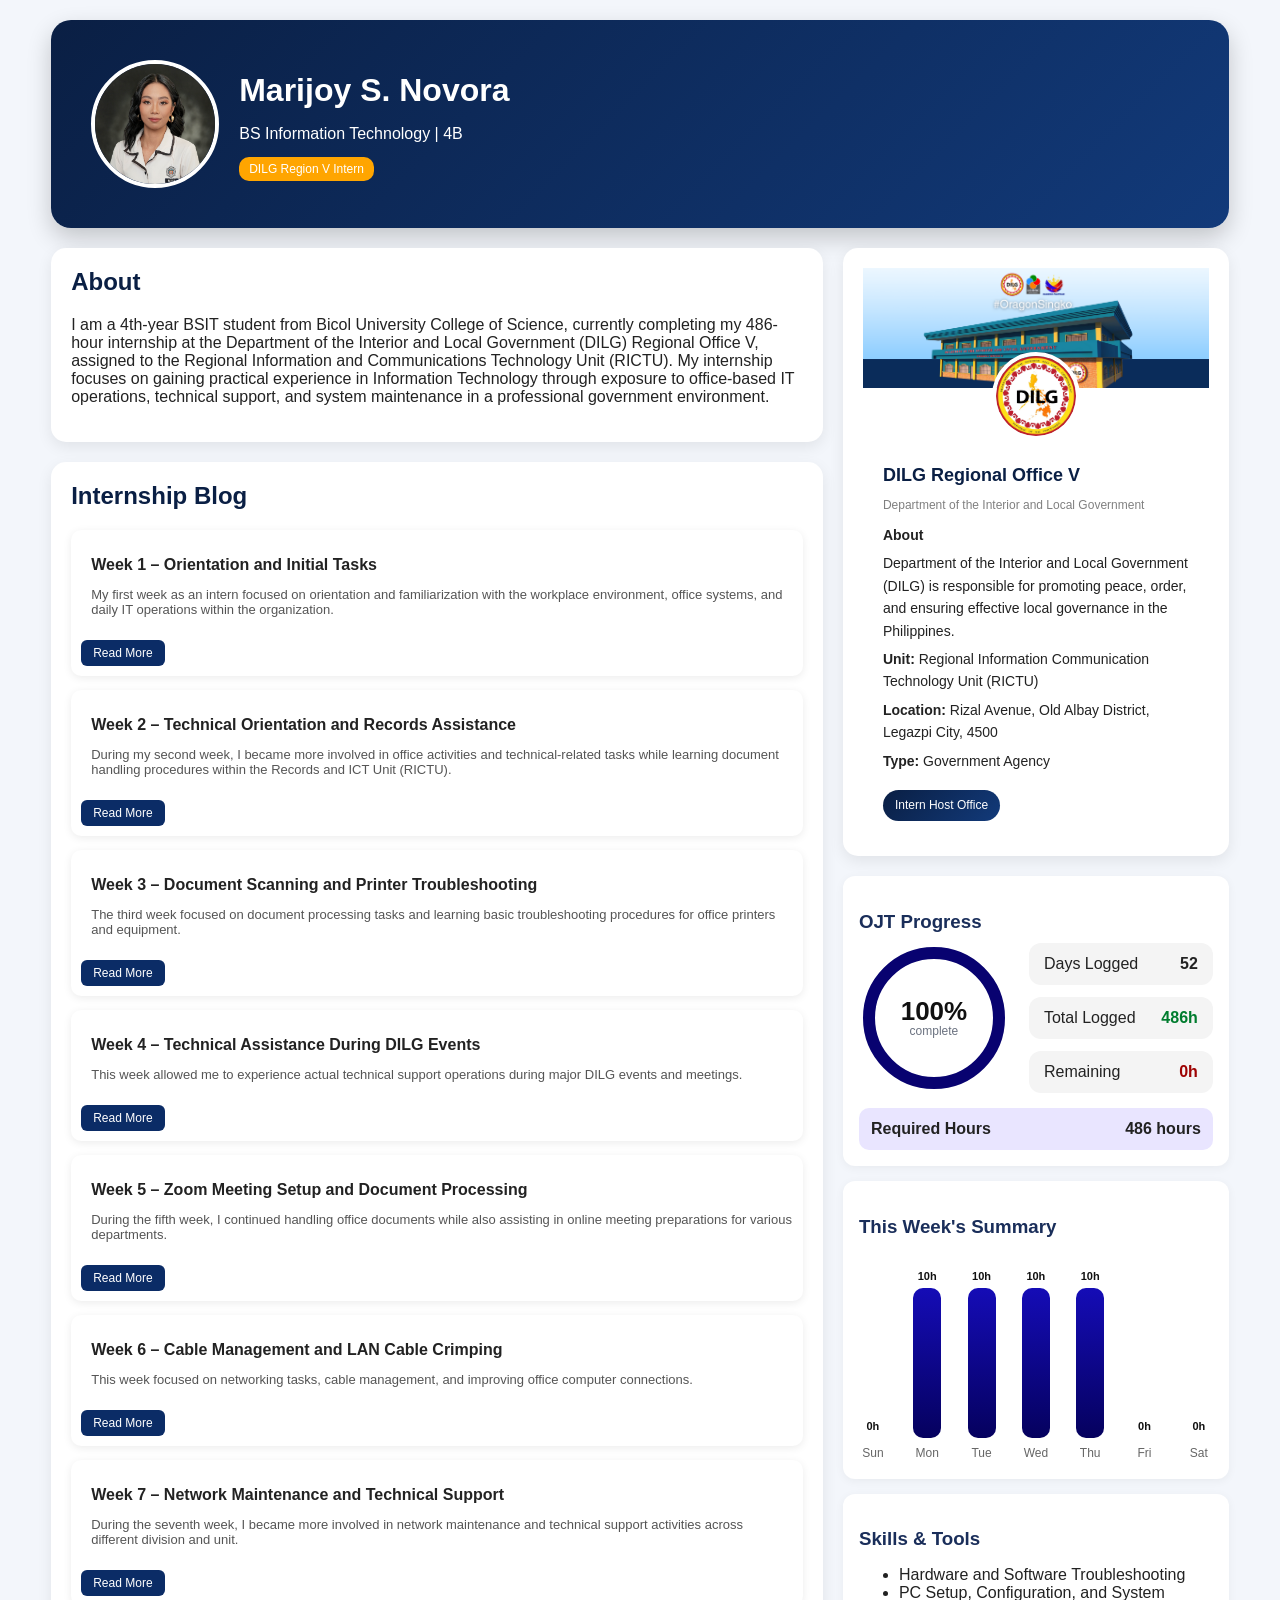
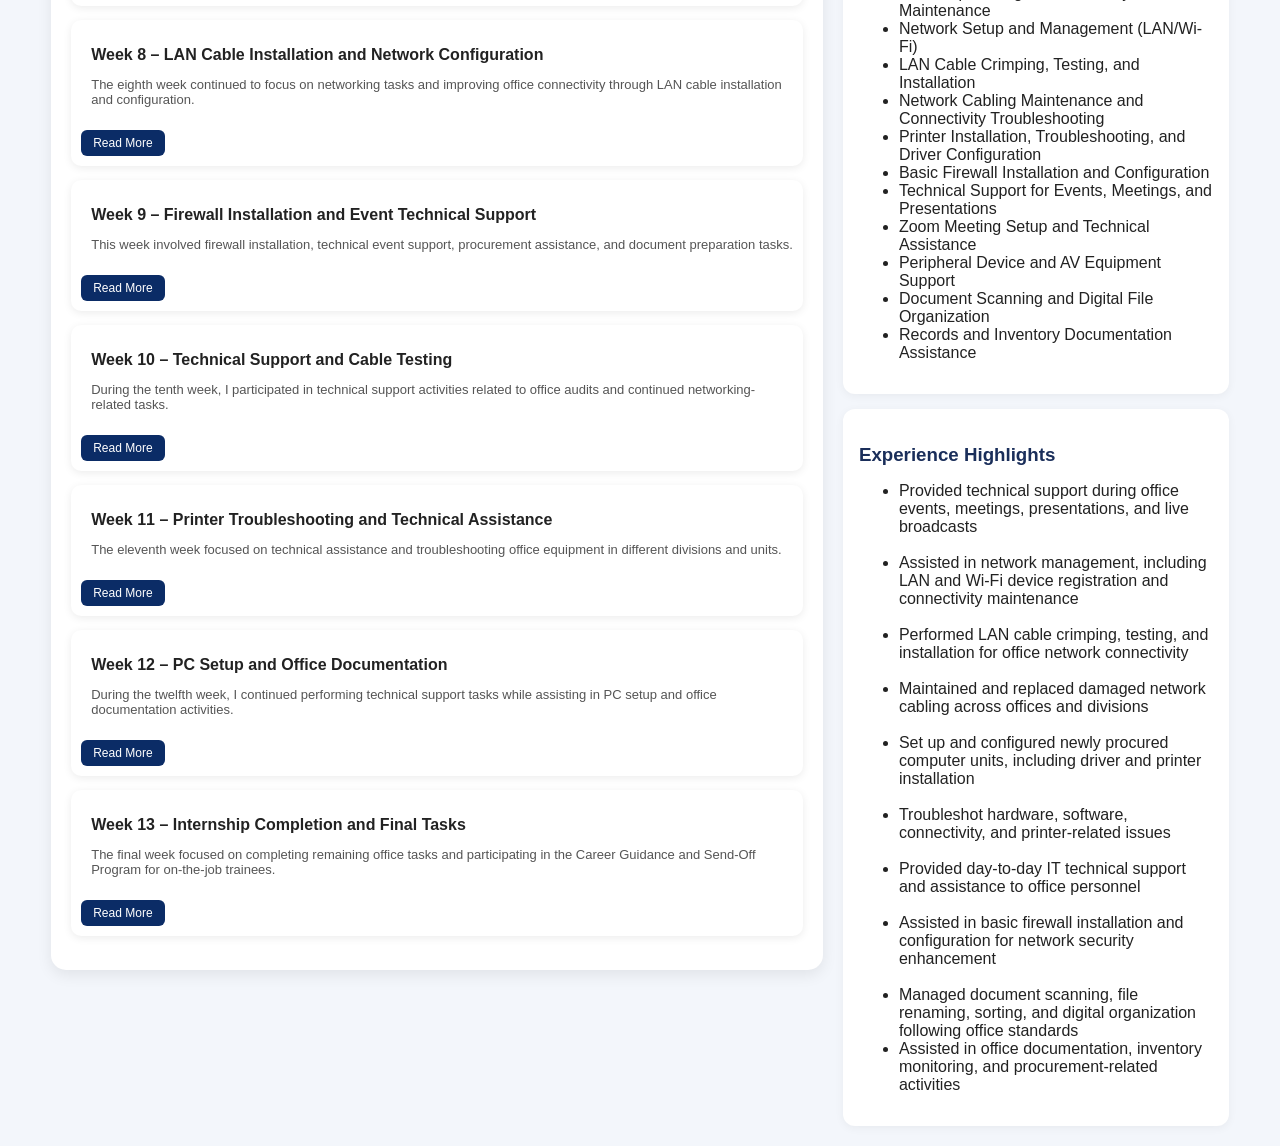
==== commit b57c341f: "logged" ====
--- a/index.html
+++ b/index.html
@@ -661,7 +661,7 @@
                             <div class="progress-details">
                                 <div class="info">
                                     <span>Days Logged</span>
-                                    <strong id="days">46</strong>
+                                    <strong id="days">52</strong>
                                 </div>
                     
                                 <div class="info">
